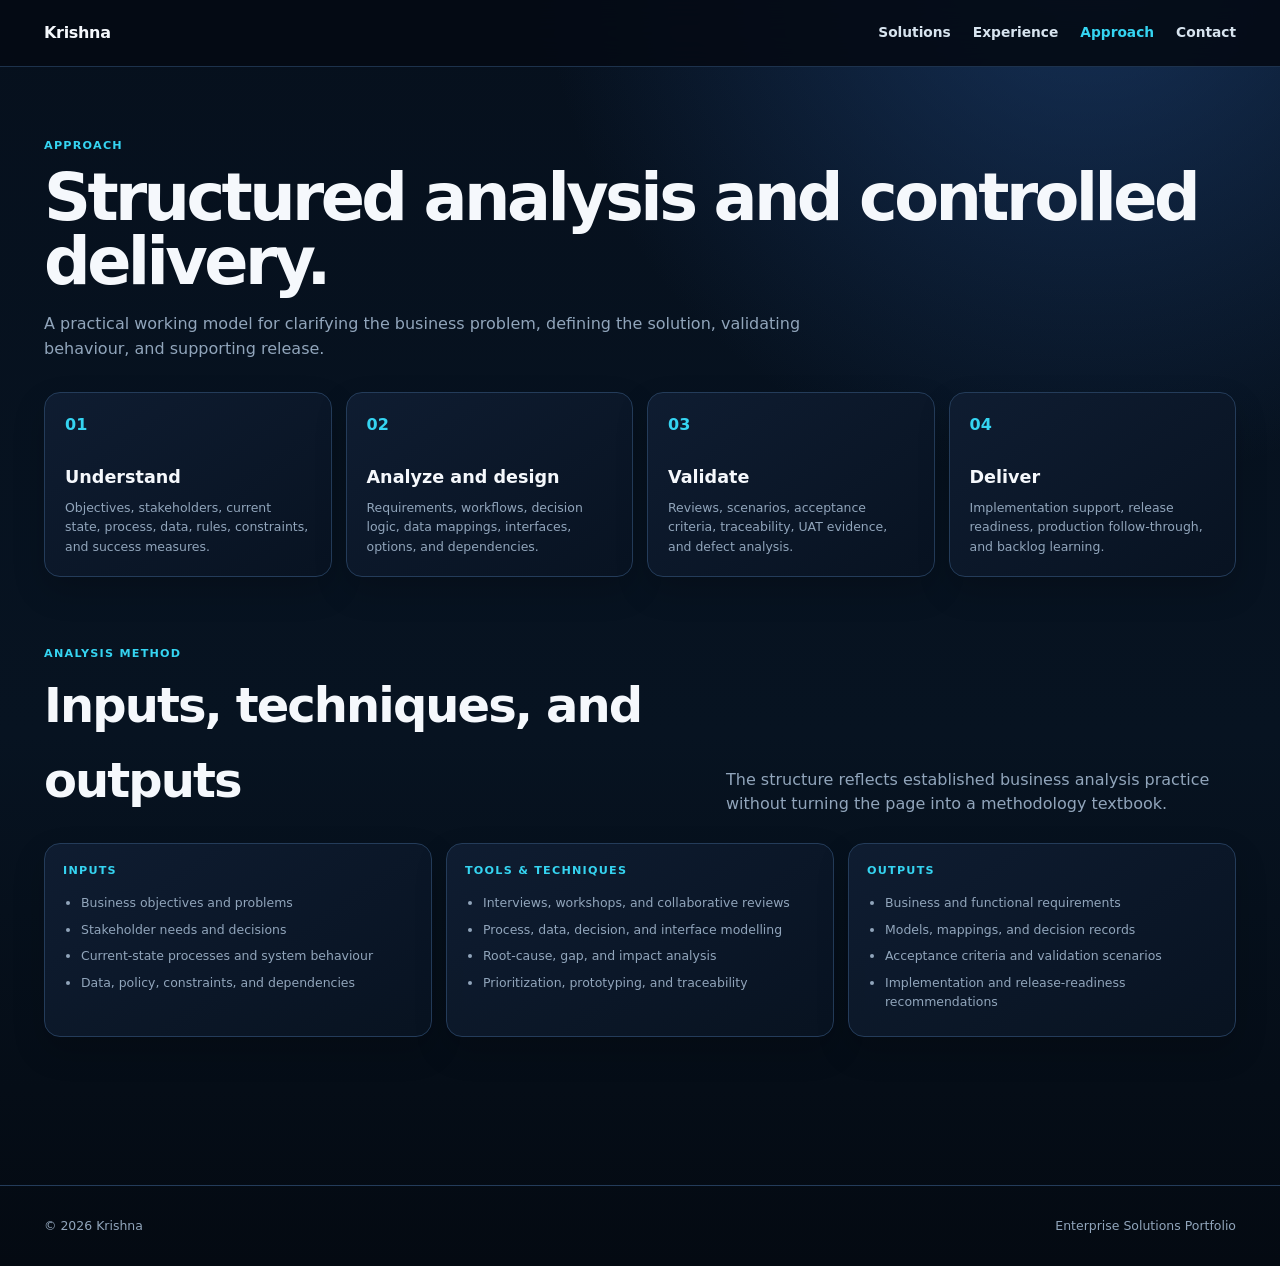
==== approach.html @ fe9c306e "Add files via upload" ====
<!doctype html>
<html lang="en">
<head>
<meta charset="utf-8">
<meta name="viewport" content="width=device-width,initial-scale=1">
<title>Approach | Krishna</title>
<meta name="description" content="Business analysis and enterprise delivery approach.">
<meta name="theme-color" content="#050b14">
<link rel="icon" href="assets/logos/rest-api.svg" type="image/svg+xml">
<link rel="stylesheet" href="assets/css/site.css">
</head>
<body>
<header class="site-header">
<div class="container nav-row">
<a class="brand" href="index.html">Krishna</a>
<nav class="nav-links" aria-label="Primary navigation"><a href="index.html#solutions">Solutions</a><a href="experience.html">Experience</a><a href="approach.html" aria-current="page">Approach</a><a href="contact.html">Contact</a></nav>
</div>
</header>
<main>
<section class="page-shell container">
<header class="page-hero">
<div class="eyebrow">Approach</div>
<h1>Structured analysis and controlled delivery.</h1>
<p>A practical working model for clarifying the business problem, defining the solution, validating behaviour, and supporting release.</p>
</header>

<section class="approach-flow">
<article class="reveal"><span>01</span><h2>Understand</h2><p>Objectives, stakeholders, current state, process, data, rules, constraints, and success measures.</p></article>
<article class="reveal"><span>02</span><h2>Analyze and design</h2><p>Requirements, workflows, decision logic, data mappings, interfaces, options, and dependencies.</p></article>
<article class="reveal"><span>03</span><h2>Validate</h2><p>Reviews, scenarios, acceptance criteria, traceability, UAT evidence, and defect analysis.</p></article>
<article class="reveal"><span>04</span><h2>Deliver</h2><p>Implementation support, release readiness, production follow-through, and backlog learning.</p></article>
</section>

<section class="section">
<div class="section-heading">
<div><div class="eyebrow">Analysis method</div><h2>Inputs, techniques, and outputs</h2></div>
<p>The structure reflects established business analysis practice without turning the page into a methodology textbook.</p>
</div>
<div class="three-column-grid">
<article class="info-panel reveal"><div class="section-label">Inputs</div><ul><li>Business objectives and problems</li><li>Stakeholder needs and decisions</li><li>Current-state processes and system behaviour</li><li>Data, policy, constraints, and dependencies</li></ul></article>
<article class="info-panel reveal"><div class="section-label">Tools & techniques</div><ul><li>Interviews, workshops, and collaborative reviews</li><li>Process, data, decision, and interface modelling</li><li>Root-cause, gap, and impact analysis</li><li>Prioritization, prototyping, and traceability</li></ul></article>
<article class="info-panel reveal"><div class="section-label">Outputs</div><ul><li>Business and functional requirements</li><li>Models, mappings, and decision records</li><li>Acceptance criteria and validation scenarios</li><li>Implementation and release-readiness recommendations</li></ul></article>
</div>
</section>
</section>
</main>
<footer class="site-footer">
<div class="container footer-row">
<span>© <span data-year></span> Krishna</span>
<span>Enterprise Solutions Portfolio</span>
</div>
</footer>
<script src="assets/js/site.js"></script>
</body>
</html>
---- assets/css/site.css ----
:root{
  --bg:#050b14;
  --bg2:#081321;
  --panel:#0b192b;
  --panel2:#10243c;
  --text:#f5f8fc;
  --soft:#d8e4ef;
  --muted:#91a5bb;
  --line:#243c5a;
  --accent:#35d4f1;
  --accent2:#8c70ff;
  --max:1240px;
  --radius:16px;
  --shadow:0 24px 64px rgba(0,0,0,.32);
}
*{box-sizing:border-box}
html{scroll-behavior:smooth;scroll-padding-top:78px}
body{
  margin:0;min-height:100vh;color:var(--text);
  font-family:Inter,system-ui,-apple-system,BlinkMacSystemFont,"Segoe UI",sans-serif;
  line-height:1.55;
  background:
    radial-gradient(circle at 85% -5%,rgba(38,83,148,.5),transparent 32%),
    linear-gradient(180deg,#06101d,#071321 58%,#040a12)
}
a{color:inherit;text-decoration:none}
a:hover{color:var(--accent)}
img,svg{display:block;max-width:100%}
button{font:inherit}
.container{width:min(var(--max),100%);margin:auto;padding:0 24px}
.page-progress{
  position:fixed;top:0;left:0;z-index:9999;width:0;height:3px;
  background:linear-gradient(90deg,var(--accent),var(--accent2));
  box-shadow:0 0 16px rgba(53,212,241,.55);pointer-events:none
}
.site-header{
  position:sticky;top:0;z-index:100;border-bottom:1px solid rgba(36,60,90,.8);
  background:rgba(5,11,20,.9);backdrop-filter:blur(16px);
  transition:background .2s ease,border-color .2s ease,box-shadow .2s ease
}
.site-header.is-scrolled{
  background:rgba(5,11,20,.97);border-color:rgba(53,212,241,.16);
  box-shadow:0 12px 32px rgba(0,0,0,.25)
}
.nav-row{min-height:66px;display:flex;align-items:center;justify-content:space-between;gap:24px}
.brand{font-weight:850;letter-spacing:-.02em}
.nav-links{display:flex;gap:22px}
.nav-links a{color:var(--soft);font-size:.86rem;font-weight:650}
.nav-links a[aria-current=page]{color:var(--accent)}
.eyebrow,.section-label{
  color:var(--accent);text-transform:uppercase;letter-spacing:.11em;
  font-size:.7rem;font-weight:850
}
.hero{
  display:grid;grid-template-columns:1.1fr .9fr;gap:40px;align-items:center;
  padding:72px 24px 54px
}
.hero h1,.page-hero h1,.project-hero h1{
  margin:12px 0 18px;font-size:clamp(3rem,5.1vw,4.9rem);
  line-height:.98;letter-spacing:-.055em
}
.hero p,.page-hero p,.project-hero p{max-width:760px;color:var(--muted)}
.positioning{display:flex;gap:10px 18px;flex-wrap:wrap;margin-top:20px}
.positioning span{position:relative;padding-left:13px;color:var(--soft);font-size:.8rem}
.positioning span:before{
  content:"";position:absolute;left:0;top:.65em;width:5px;height:5px;
  border-radius:50%;background:var(--accent)
}
.capability-grid{display:grid;grid-template-columns:repeat(3,1fr);gap:12px;margin-top:22px}
.capability-grid article,.metrics article,.technology-band,.solution-card,.info-panel,
.diagram-panel,.career-entry,.contact-grid article,.executive-summary article,
.approach-flow article,.capability-map article{
  border:1px solid var(--line);border-radius:var(--radius);
  background:linear-gradient(145deg,rgba(15,29,49,.98),rgba(8,19,33,.98));
  box-shadow:0 14px 32px rgba(0,0,0,.18)
}
.capability-grid article{padding:17px}
.capability-grid article>span{color:var(--accent);font-weight:850}
.capability-grid h3{margin:20px 0 5px;font-size:.96rem}
.capability-grid p{margin:0;color:var(--muted);font-size:.76rem}
.hero-actions{display:flex;gap:10px;flex-wrap:wrap;margin-top:24px}
.button{
  display:inline-flex;align-items:center;justify-content:center;min-height:44px;
  padding:11px 18px;border:1px solid transparent;border-radius:10px;
  background:linear-gradient(90deg,var(--accent),#3ba8ff);color:#041019;
  font-weight:800;font-size:.86rem;transition:.2s
}
.button.secondary{border-color:var(--line);background:transparent;color:var(--text)}
.button:hover{transform:translateY(-2px);box-shadow:0 14px 26px rgba(0,0,0,.26)}
.hero-visual,.project-visual{min-height:390px;display:flex;align-items:center;justify-content:center}
.isometric-stack{
  position:relative;width:280px;height:280px;
  transform:rotateX(60deg) rotateZ(-42deg);transform-style:preserve-3d;
  animation:float-stack 6s ease-in-out infinite
}
.isometric-stack.compact{width:220px;height:220px}
.isometric-stack i{
  position:absolute;border:1px solid rgba(53,212,241,.42);
  background:linear-gradient(145deg,rgba(53,212,241,.25),rgba(140,112,255,.18));
  box-shadow:0 0 40px rgba(53,212,241,.12)
}
.isometric-stack i:nth-child(1){inset:14%}
.isometric-stack i:nth-child(2){inset:28%;transform:translateZ(48px)}
.isometric-stack i:nth-child(3){inset:40%;transform:translateZ(92px)}
@keyframes float-stack{50%{transform:rotateX(60deg) rotateZ(-42deg) translateY(-10px)}}
.metrics{display:grid;grid-template-columns:repeat(4,1fr);gap:12px}
.metrics article{padding:18px}
.metrics strong{display:block;font-size:1.42rem}
.metrics span{color:var(--muted);font-size:.76rem}
.section{padding:68px 0}
.section-heading{display:flex;align-items:end;justify-content:space-between;gap:28px;margin-bottom:26px}
.section-heading h2{margin:6px 0 0;font-size:clamp(2rem,4vw,3rem);letter-spacing:-.04em}
.section-heading p{max-width:510px;margin:0;color:var(--muted)}
.technology-wall{display:grid;gap:12px}
.technology-band{
  display:grid;grid-template-columns:180px 1fr;gap:16px;align-items:center;padding:16px
}
.technology-band-title{
  color:var(--soft);font-size:.72rem;font-weight:850;text-transform:uppercase;letter-spacing:.08em
}
.technology-grid{display:grid;grid-template-columns:repeat(6,1fr);gap:10px}
.technology-tile{
  min-height:128px;display:flex;flex-direction:column;align-items:center;
  justify-content:center;gap:10px;padding:12px;border:1px solid rgba(36,60,90,.8);
  border-radius:12px;background:#081321;text-align:center;
  transition:transform .22s ease,border-color .22s ease,box-shadow .22s ease
}
.technology-tile:hover,.technology-tile:focus{
  transform:translateY(-5px);border-color:var(--accent);box-shadow:var(--shadow)
}
.technology-logo{
  width:78px;height:78px;display:flex;align-items:center;justify-content:center;
  border-radius:17px;background:rgba(255,255,255,.04)
}
.technology-logo img{width:64px;height:64px;object-fit:contain}
.technology-tile strong{color:var(--soft);font-size:.7rem}
.solution-grid{display:grid;grid-template-columns:repeat(3,1fr);gap:16px}
.solution-card{
  --project:var(--accent);position:relative;overflow:hidden;min-height:410px;
  display:flex;flex-direction:column;padding:20px;
  background:
    radial-gradient(circle at 90% 10%,color-mix(in srgb,var(--project) 13%,transparent),transparent 32%),
    linear-gradient(145deg,#0e1e33,#081321);
  transition:transform .22s ease,border-color .22s ease,box-shadow .22s ease
}
.solution-card:hover{transform:translateY(-6px);border-color:var(--project);box-shadow:var(--shadow)}
.solution-meta{display:flex;justify-content:space-between;color:var(--project);font-size:.65rem;text-transform:uppercase;letter-spacing:.08em}
.solution-card h3{margin:18px 0 8px;font-size:1.22rem}
.solution-card p{margin:0;color:var(--muted);font-size:.78rem}
.mini-flow{display:grid;grid-template-columns:repeat(4,1fr);gap:7px;margin:18px 0}
.mini-node{
  min-height:67px;display:flex;flex-direction:column;justify-content:center;gap:4px;
  padding:8px;border:1px solid color-mix(in srgb,var(--project) 40%,var(--line));
  border-radius:9px;background:rgba(8,19,33,.72);text-align:center
}
.mini-node span{color:var(--project);font-size:.52rem}
.mini-node strong{font-size:.6rem;line-height:1.2}
.outcome-preview{padding:11px;border-left:2px solid var(--project);background:rgba(8,19,33,.68)}
.outcome-preview span{display:block;color:var(--project);font-size:.56rem;font-weight:850;text-transform:uppercase}
.outcome-preview strong{display:block;margin-top:4px;color:var(--soft);font-size:.68rem;line-height:1.35}
.solution-card>a{margin-top:auto;padding-top:16px;color:var(--project);font-weight:800;font-size:.78rem}
.closing-panel{
  display:flex;align-items:center;justify-content:space-between;gap:20px;
  padding:24px;border:1px solid var(--line);border-radius:var(--radius);
  background:linear-gradient(135deg,#102845,#081321)
}
.closing-panel h2{margin:6px 0 0}
.page-shell{padding:70px 24px 80px}
.page-hero{margin-bottom:30px}
.filter-row{display:flex;gap:8px;flex-wrap:wrap;margin-bottom:20px}
.filter-button{
  padding:8px 12px;border:1px solid var(--line);border-radius:999px;
  background:#0a1728;color:var(--muted);cursor:pointer;font-size:.74rem
}
.filter-button.active{border-color:transparent;background:var(--accent);color:#041019}
.project-hero{
  --project:var(--accent);display:grid;grid-template-columns:1.15fr .85fr;gap:16px;
  padding:22px;border:1px solid var(--line);border-radius:20px;
  background:
    radial-gradient(circle at 90% 10%,color-mix(in srgb,var(--project) 14%,transparent),transparent 32%),
    linear-gradient(145deg,#0e1e33,#081321)
}
.project-facts{display:grid;grid-template-columns:repeat(4,1fr);gap:10px;margin-top:18px}
.project-facts div{padding:10px;border:1px solid var(--line);border-radius:10px;background:rgba(7,17,31,.62)}
.project-facts span,.project-facts strong{display:block}
.project-facts span{color:var(--project);font-size:.6rem;text-transform:uppercase}
.project-facts strong{margin-top:4px;font-size:.72rem}
.executive-summary,.three-column-grid{
  display:grid;grid-template-columns:repeat(3,1fr);gap:14px;margin-top:14px
}
.executive-summary article,.info-panel{padding:18px}
.executive-summary article>span{color:var(--accent);font-size:.66rem;font-weight:850;text-transform:uppercase;letter-spacing:.08em}
.executive-summary p,.info-panel p,.info-panel li{color:var(--muted);font-size:.78rem}
.info-panel ul{margin:14px 0 0;padding-left:18px}
.info-panel li{margin-bottom:7px}
.diagram-panel{margin-top:14px;padding:18px}
.architecture-line{display:grid;grid-template-columns:repeat(6,1fr);gap:9px;margin-top:16px}
.architecture-node{
  min-height:116px;display:flex;flex-direction:column;justify-content:center;gap:9px;
  padding:12px;border:1px solid var(--line);border-radius:11px;background:#081321;text-align:center
}
.architecture-node span{color:var(--accent);font-size:.58rem}
.architecture-node strong{font-size:.7rem}
.tags{display:flex;gap:7px;flex-wrap:wrap;margin-top:14px}
.tags span{padding:5px 8px;border:1px solid var(--line);border-radius:999px;font-size:.64rem}
.career-timeline{display:grid;gap:14px}
.career-entry{
  display:grid;grid-template-columns:64px 150px 1fr;gap:20px;align-items:start;padding:20px
}
.career-number{
  width:42px;height:42px;display:flex;align-items:center;justify-content:center;
  border:1px solid var(--accent);border-radius:50%;color:var(--accent);font-weight:850
}
.career-date{color:var(--accent);font-weight:800}
.career-content h2{margin:0 0 4px;font-size:1.15rem}
.career-content h3{margin:0 0 10px;color:var(--muted);font-size:.84rem}
.career-content p{color:var(--muted);font-size:.8rem}
.capability-map{display:grid;grid-template-columns:repeat(2,1fr);gap:14px}
.capability-map article{padding:18px}
.capability-map strong,.capability-map span{display:block}
.capability-map span{margin-top:6px;color:var(--muted);font-size:.78rem}
.approach-flow{display:grid;grid-template-columns:repeat(4,1fr);gap:14px}
.approach-flow article{padding:20px}
.approach-flow article>span{color:var(--accent);font-weight:850}
.approach-flow h2{margin:26px 0 7px;font-size:1.1rem}
.approach-flow p{margin:0;color:var(--muted);font-size:.78rem}
.contact-grid{display:grid;grid-template-columns:repeat(2,1fr);gap:16px}
.contact-grid article{min-height:150px;display:flex;flex-direction:column;justify-content:space-between;padding:22px}
.contact-grid span{color:var(--accent);text-transform:uppercase;letter-spacing:.09em;font-size:.66rem;font-weight:850}
.contact-grid a{margin-top:24px;font-weight:750;word-break:break-word}
.privacy-note{margin-top:14px;color:var(--muted);font-size:.72rem}
.reveal{opacity:0;transform:translateY(18px);transition:opacity .5s ease var(--delay,0ms),transform .5s cubic-bezier(.22,1,.36,1) var(--delay,0ms)}
.reveal.visible{opacity:1;transform:none}
.site-footer{padding:30px 0;border-top:1px solid var(--line);color:var(--muted);font-size:.78rem}
.footer-row{display:flex;justify-content:space-between;gap:18px}
:focus-visible{outline:2px solid var(--accent);outline-offset:3px}
@media(max-width:1050px){
  .technology-grid{grid-template-columns:repeat(3,1fr)}
  .solution-grid{grid-template-columns:repeat(2,1fr)}
  .architecture-line{grid-template-columns:repeat(3,1fr)}
}
@media(max-width:800px){
  .hero,.project-hero{grid-template-columns:1fr}
  .hero-visual,.project-visual{min-height:300px}
  .capability-grid,.metrics,.executive-summary,.three-column-grid{grid-template-columns:repeat(2,1fr)}
  .technology-band{grid-template-columns:1fr}
  .approach-flow{grid-template-columns:repeat(2,1fr)}
  .career-entry{grid-template-columns:52px 1fr}
  .career-date,.career-content{grid-column:2}
}
@media(max-width:560px){
  .nav-row{align-items:flex-start;flex-direction:column;padding:12px 0}
  .nav-links{width:100%;justify-content:space-between;gap:12px}
  .solution-grid,.capability-grid,.metrics,.executive-summary,.three-column-grid,.project-facts,.approach-flow,.capability-map{grid-template-columns:1fr}
  .technology-grid{grid-template-columns:repeat(2,1fr)}
  .technology-tile{min-height:116px}
  .technology-logo{width:68px;height:68px}
  .technology-logo img{width:56px;height:56px}
  .mini-flow{grid-template-columns:repeat(2,1fr)}
  .architecture-line{grid-template-columns:repeat(2,1fr)}
  .contact-grid{grid-template-columns:1fr}
  .closing-panel,.footer-row{align-items:flex-start;flex-direction:column}
  .hero h1,.page-hero h1,.project-hero h1{font-size:clamp(2.5rem,12vw,3.7rem)}
}
@media(prefers-reduced-motion:reduce){
  html{scroll-behavior:auto}
  *{animation:none!important;transition:none!important}
  .reveal{opacity:1;transform:none}
}
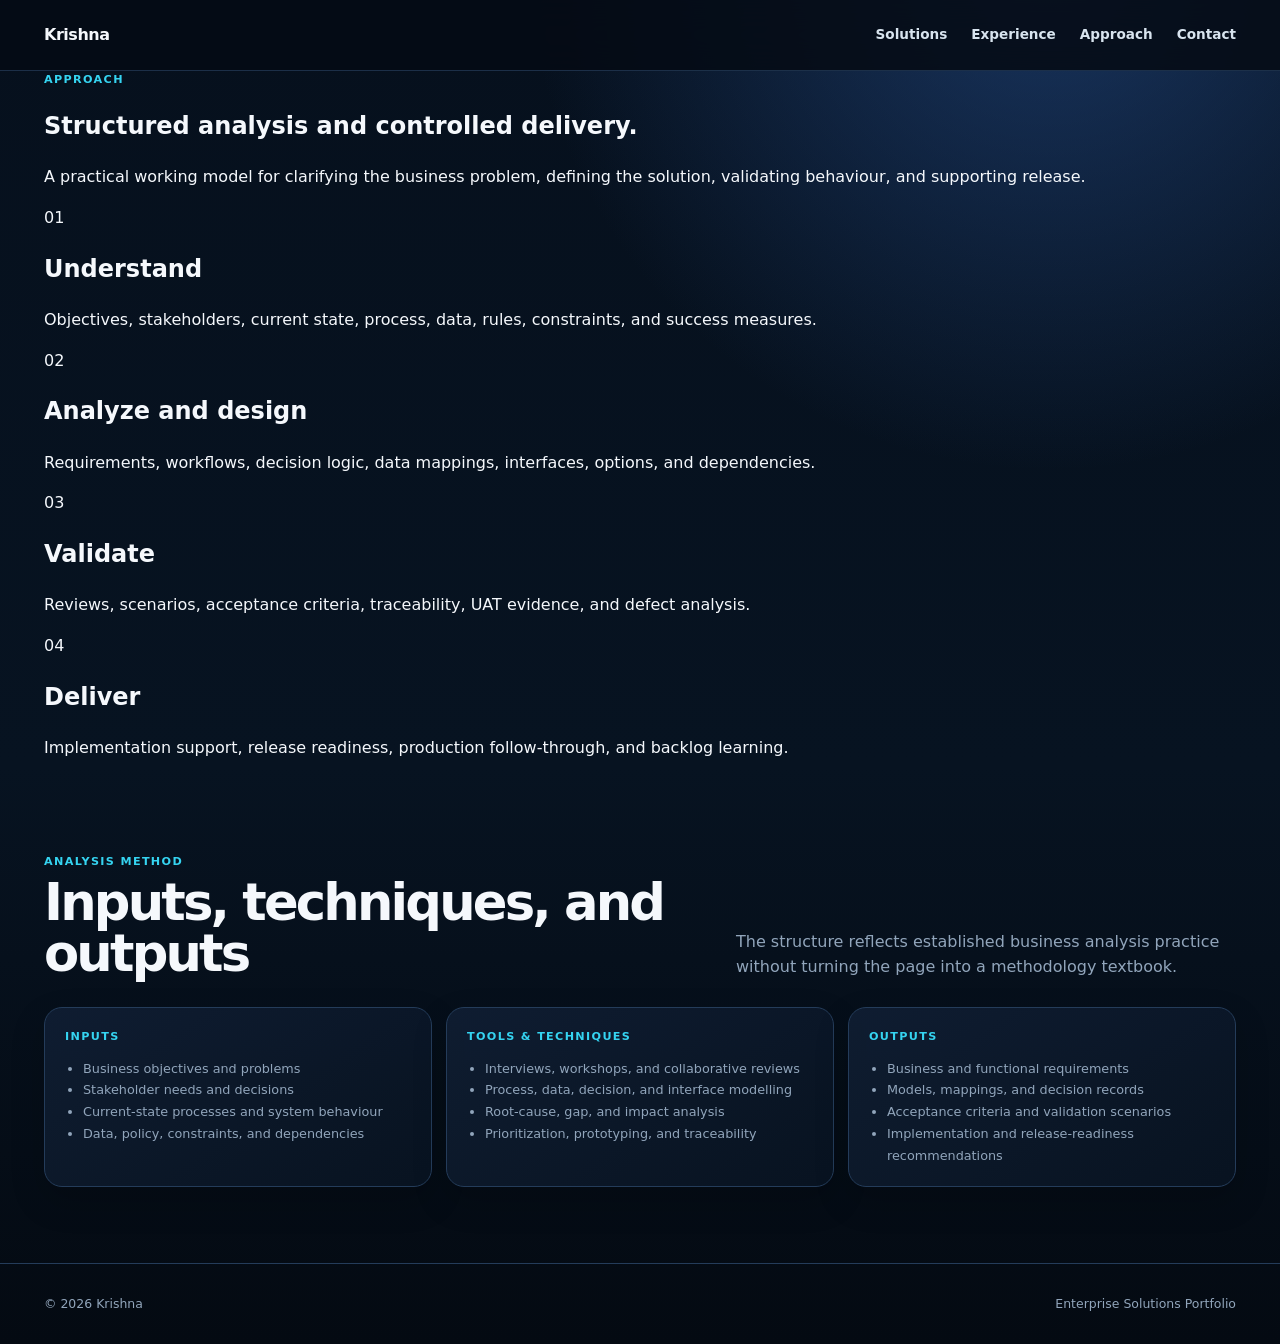
==== commit 9b112a27: "Add cache-busting version query to site.css/site.js across all pages Every page referenced assets/cs" ====
--- a/approach.html
+++ b/approach.html
@@ -7,7 +7,7 @@
 <meta name="description" content="Business analysis and enterprise delivery approach.">
 <meta name="theme-color" content="#050b14">
 <link rel="icon" href="assets/logos/rest-api.svg" type="image/svg+xml">
-<link rel="stylesheet" href="assets/css/site.css">
+<link rel="stylesheet" href="assets/css/site.css?v=1785652311">
 </head>
 <body>
 <header class="site-header">
@@ -50,6 +50,6 @@
 <span>Enterprise Solutions Portfolio</span>
 </div>
 </footer>
-<script src="assets/js/site.js"></script>
+<script src="assets/js/site.js?v=1785652311"></script>
 </body>
 </html>
--- a/assets/css/site.css
+++ b/assets/css/site.css
@@ -1,269 +1,1150 @@
+
 :root{
-  --bg:#050b14;
-  --bg2:#081321;
-  --panel:#0b192b;
-  --panel2:#10243c;
-  --text:#f5f8fc;
-  --soft:#d8e4ef;
-  --muted:#91a5bb;
-  --line:#243c5a;
-  --accent:#35d4f1;
-  --accent2:#8c70ff;
-  --max:1240px;
-  --radius:16px;
-  --shadow:0 24px 64px rgba(0,0,0,.32);
+  --bg:#050b14;--bg-2:#081321;--panel:#0b192b;--panel-2:#10243c;
+  --text:#f5f8fc;--soft:#d8e4ef;--muted:#91a5bb;--line:#243c5a;
+  --accent:#35d4f1;--accent-2:#8c70ff;--success:#43d9ac;
+  --max:1240px;--radius:18px;--radius-sm:12px;
+  --shadow:0 28px 70px rgba(0,0,0,.36);
+  --space-1:8px;--space-2:12px;--space-3:18px;--space-4:24px;--space-5:36px;--space-6:56px;--space-7:84px;
 }
 *{box-sizing:border-box}
-html{scroll-behavior:smooth;scroll-padding-top:78px}
-body{
-  margin:0;min-height:100vh;color:var(--text);
-  font-family:Inter,system-ui,-apple-system,BlinkMacSystemFont,"Segoe UI",sans-serif;
-  line-height:1.55;
-  background:
-    radial-gradient(circle at 85% -5%,rgba(38,83,148,.5),transparent 32%),
-    linear-gradient(180deg,#06101d,#071321 58%,#040a12)
-}
-a{color:inherit;text-decoration:none}
-a:hover{color:var(--accent)}
-img,svg{display:block;max-width:100%}
-button{font:inherit}
-.container{width:min(var(--max),100%);margin:auto;padding:0 24px}
-.page-progress{
-  position:fixed;top:0;left:0;z-index:9999;width:0;height:3px;
-  background:linear-gradient(90deg,var(--accent),var(--accent2));
-  box-shadow:0 0 16px rgba(53,212,241,.55);pointer-events:none
-}
-.site-header{
-  position:sticky;top:0;z-index:100;border-bottom:1px solid rgba(36,60,90,.8);
-  background:rgba(5,11,20,.9);backdrop-filter:blur(16px);
-  transition:background .2s ease,border-color .2s ease,box-shadow .2s ease
-}
-.site-header.is-scrolled{
-  background:rgba(5,11,20,.97);border-color:rgba(53,212,241,.16);
-  box-shadow:0 12px 32px rgba(0,0,0,.25)
-}
-.nav-row{min-height:66px;display:flex;align-items:center;justify-content:space-between;gap:24px}
-.brand{font-weight:850;letter-spacing:-.02em}
-.nav-links{display:flex;gap:22px}
-.nav-links a{color:var(--soft);font-size:.86rem;font-weight:650}
-.nav-links a[aria-current=page]{color:var(--accent)}
-.eyebrow,.section-label{
-  color:var(--accent);text-transform:uppercase;letter-spacing:.11em;
-  font-size:.7rem;font-weight:850
-}
-.hero{
-  display:grid;grid-template-columns:1.1fr .9fr;gap:40px;align-items:center;
-  padding:72px 24px 54px
-}
-.hero h1,.page-hero h1,.project-hero h1{
-  margin:12px 0 18px;font-size:clamp(3rem,5.1vw,4.9rem);
-  line-height:.98;letter-spacing:-.055em
-}
-.hero p,.page-hero p,.project-hero p{max-width:760px;color:var(--muted)}
-.positioning{display:flex;gap:10px 18px;flex-wrap:wrap;margin-top:20px}
-.positioning span{position:relative;padding-left:13px;color:var(--soft);font-size:.8rem}
-.positioning span:before{
-  content:"";position:absolute;left:0;top:.65em;width:5px;height:5px;
-  border-radius:50%;background:var(--accent)
-}
-.capability-grid{display:grid;grid-template-columns:repeat(3,1fr);gap:12px;margin-top:22px}
-.capability-grid article,.metrics article,.technology-band,.solution-card,.info-panel,
-.diagram-panel,.career-entry,.contact-grid article,.executive-summary article,
-.approach-flow article,.capability-map article{
-  border:1px solid var(--line);border-radius:var(--radius);
-  background:linear-gradient(145deg,rgba(15,29,49,.98),rgba(8,19,33,.98));
-  box-shadow:0 14px 32px rgba(0,0,0,.18)
-}
-.capability-grid article{padding:17px}
-.capability-grid article>span{color:var(--accent);font-weight:850}
-.capability-grid h3{margin:20px 0 5px;font-size:.96rem}
-.capability-grid p{margin:0;color:var(--muted);font-size:.76rem}
-.hero-actions{display:flex;gap:10px;flex-wrap:wrap;margin-top:24px}
-.button{
-  display:inline-flex;align-items:center;justify-content:center;min-height:44px;
-  padding:11px 18px;border:1px solid transparent;border-radius:10px;
-  background:linear-gradient(90deg,var(--accent),#3ba8ff);color:#041019;
-  font-weight:800;font-size:.86rem;transition:.2s
-}
-.button.secondary{border-color:var(--line);background:transparent;color:var(--text)}
-.button:hover{transform:translateY(-2px);box-shadow:0 14px 26px rgba(0,0,0,.26)}
-.hero-visual,.project-visual{min-height:390px;display:flex;align-items:center;justify-content:center}
-.isometric-stack{
-  position:relative;width:280px;height:280px;
-  transform:rotateX(60deg) rotateZ(-42deg);transform-style:preserve-3d;
-  animation:float-stack 6s ease-in-out infinite
-}
-.isometric-stack.compact{width:220px;height:220px}
-.isometric-stack i{
-  position:absolute;border:1px solid rgba(53,212,241,.42);
-  background:linear-gradient(145deg,rgba(53,212,241,.25),rgba(140,112,255,.18));
-  box-shadow:0 0 40px rgba(53,212,241,.12)
-}
-.isometric-stack i:nth-child(1){inset:14%}
-.isometric-stack i:nth-child(2){inset:28%;transform:translateZ(48px)}
-.isometric-stack i:nth-child(3){inset:40%;transform:translateZ(92px)}
-@keyframes float-stack{50%{transform:rotateX(60deg) rotateZ(-42deg) translateY(-10px)}}
-.metrics{display:grid;grid-template-columns:repeat(4,1fr);gap:12px}
-.metrics article{padding:18px}
-.metrics strong{display:block;font-size:1.42rem}
-.metrics span{color:var(--muted);font-size:.76rem}
-.section{padding:68px 0}
-.section-heading{display:flex;align-items:end;justify-content:space-between;gap:28px;margin-bottom:26px}
-.section-heading h2{margin:6px 0 0;font-size:clamp(2rem,4vw,3rem);letter-spacing:-.04em}
-.section-heading p{max-width:510px;margin:0;color:var(--muted)}
-.technology-wall{display:grid;gap:12px}
-.technology-band{
-  display:grid;grid-template-columns:180px 1fr;gap:16px;align-items:center;padding:16px
-}
-.technology-band-title{
-  color:var(--soft);font-size:.72rem;font-weight:850;text-transform:uppercase;letter-spacing:.08em
-}
-.technology-grid{display:grid;grid-template-columns:repeat(6,1fr);gap:10px}
-.technology-tile{
-  min-height:128px;display:flex;flex-direction:column;align-items:center;
-  justify-content:center;gap:10px;padding:12px;border:1px solid rgba(36,60,90,.8);
-  border-radius:12px;background:#081321;text-align:center;
-  transition:transform .22s ease,border-color .22s ease,box-shadow .22s ease
-}
-.technology-tile:hover,.technology-tile:focus{
-  transform:translateY(-5px);border-color:var(--accent);box-shadow:var(--shadow)
-}
-.technology-logo{
-  width:78px;height:78px;display:flex;align-items:center;justify-content:center;
-  border-radius:17px;background:rgba(255,255,255,.04)
-}
-.technology-logo img{width:64px;height:64px;object-fit:contain}
-.technology-tile strong{color:var(--soft);font-size:.7rem}
-.solution-grid{display:grid;grid-template-columns:repeat(3,1fr);gap:16px}
-.solution-card{
-  --project:var(--accent);position:relative;overflow:hidden;min-height:410px;
-  display:flex;flex-direction:column;padding:20px;
-  background:
-    radial-gradient(circle at 90% 10%,color-mix(in srgb,var(--project) 13%,transparent),transparent 32%),
-    linear-gradient(145deg,#0e1e33,#081321);
-  transition:transform .22s ease,border-color .22s ease,box-shadow .22s ease
-}
-.solution-card:hover{transform:translateY(-6px);border-color:var(--project);box-shadow:var(--shadow)}
-.solution-meta{display:flex;justify-content:space-between;color:var(--project);font-size:.65rem;text-transform:uppercase;letter-spacing:.08em}
-.solution-card h3{margin:18px 0 8px;font-size:1.22rem}
-.solution-card p{margin:0;color:var(--muted);font-size:.78rem}
-.mini-flow{display:grid;grid-template-columns:repeat(4,1fr);gap:7px;margin:18px 0}
-.mini-node{
-  min-height:67px;display:flex;flex-direction:column;justify-content:center;gap:4px;
-  padding:8px;border:1px solid color-mix(in srgb,var(--project) 40%,var(--line));
-  border-radius:9px;background:rgba(8,19,33,.72);text-align:center
-}
-.mini-node span{color:var(--project);font-size:.52rem}
-.mini-node strong{font-size:.6rem;line-height:1.2}
-.outcome-preview{padding:11px;border-left:2px solid var(--project);background:rgba(8,19,33,.68)}
-.outcome-preview span{display:block;color:var(--project);font-size:.56rem;font-weight:850;text-transform:uppercase}
-.outcome-preview strong{display:block;margin-top:4px;color:var(--soft);font-size:.68rem;line-height:1.35}
-.solution-card>a{margin-top:auto;padding-top:16px;color:var(--project);font-weight:800;font-size:.78rem}
-.closing-panel{
-  display:flex;align-items:center;justify-content:space-between;gap:20px;
-  padding:24px;border:1px solid var(--line);border-radius:var(--radius);
-  background:linear-gradient(135deg,#102845,#081321)
-}
-.closing-panel h2{margin:6px 0 0}
-.page-shell{padding:70px 24px 80px}
-.page-hero{margin-bottom:30px}
-.filter-row{display:flex;gap:8px;flex-wrap:wrap;margin-bottom:20px}
-.filter-button{
-  padding:8px 12px;border:1px solid var(--line);border-radius:999px;
-  background:#0a1728;color:var(--muted);cursor:pointer;font-size:.74rem
-}
-.filter-button.active{border-color:transparent;background:var(--accent);color:#041019}
-.project-hero{
-  --project:var(--accent);display:grid;grid-template-columns:1.15fr .85fr;gap:16px;
-  padding:22px;border:1px solid var(--line);border-radius:20px;
-  background:
-    radial-gradient(circle at 90% 10%,color-mix(in srgb,var(--project) 14%,transparent),transparent 32%),
-    linear-gradient(145deg,#0e1e33,#081321)
-}
-.project-facts{display:grid;grid-template-columns:repeat(4,1fr);gap:10px;margin-top:18px}
-.project-facts div{padding:10px;border:1px solid var(--line);border-radius:10px;background:rgba(7,17,31,.62)}
-.project-facts span,.project-facts strong{display:block}
-.project-facts span{color:var(--project);font-size:.6rem;text-transform:uppercase}
-.project-facts strong{margin-top:4px;font-size:.72rem}
-.executive-summary,.three-column-grid{
-  display:grid;grid-template-columns:repeat(3,1fr);gap:14px;margin-top:14px
-}
-.executive-summary article,.info-panel{padding:18px}
-.executive-summary article>span{color:var(--accent);font-size:.66rem;font-weight:850;text-transform:uppercase;letter-spacing:.08em}
-.executive-summary p,.info-panel p,.info-panel li{color:var(--muted);font-size:.78rem}
-.info-panel ul{margin:14px 0 0;padding-left:18px}
-.info-panel li{margin-bottom:7px}
-.diagram-panel{margin-top:14px;padding:18px}
-.architecture-line{display:grid;grid-template-columns:repeat(6,1fr);gap:9px;margin-top:16px}
-.architecture-node{
-  min-height:116px;display:flex;flex-direction:column;justify-content:center;gap:9px;
-  padding:12px;border:1px solid var(--line);border-radius:11px;background:#081321;text-align:center
-}
-.architecture-node span{color:var(--accent);font-size:.58rem}
-.architecture-node strong{font-size:.7rem}
-.tags{display:flex;gap:7px;flex-wrap:wrap;margin-top:14px}
-.tags span{padding:5px 8px;border:1px solid var(--line);border-radius:999px;font-size:.64rem}
-.career-timeline{display:grid;gap:14px}
-.career-entry{
-  display:grid;grid-template-columns:64px 150px 1fr;gap:20px;align-items:start;padding:20px
-}
-.career-number{
-  width:42px;height:42px;display:flex;align-items:center;justify-content:center;
-  border:1px solid var(--accent);border-radius:50%;color:var(--accent);font-weight:850
-}
-.career-date{color:var(--accent);font-weight:800}
-.career-content h2{margin:0 0 4px;font-size:1.15rem}
-.career-content h3{margin:0 0 10px;color:var(--muted);font-size:.84rem}
-.career-content p{color:var(--muted);font-size:.8rem}
-.capability-map{display:grid;grid-template-columns:repeat(2,1fr);gap:14px}
-.capability-map article{padding:18px}
-.capability-map strong,.capability-map span{display:block}
-.capability-map span{margin-top:6px;color:var(--muted);font-size:.78rem}
-.approach-flow{display:grid;grid-template-columns:repeat(4,1fr);gap:14px}
-.approach-flow article{padding:20px}
-.approach-flow article>span{color:var(--accent);font-weight:850}
-.approach-flow h2{margin:26px 0 7px;font-size:1.1rem}
-.approach-flow p{margin:0;color:var(--muted);font-size:.78rem}
-.contact-grid{display:grid;grid-template-columns:repeat(2,1fr);gap:16px}
-.contact-grid article{min-height:150px;display:flex;flex-direction:column;justify-content:space-between;padding:22px}
-.contact-grid span{color:var(--accent);text-transform:uppercase;letter-spacing:.09em;font-size:.66rem;font-weight:850}
-.contact-grid a{margin-top:24px;font-weight:750;word-break:break-word}
-.privacy-note{margin-top:14px;color:var(--muted);font-size:.72rem}
-.reveal{opacity:0;transform:translateY(18px);transition:opacity .5s ease var(--delay,0ms),transform .5s cubic-bezier(.22,1,.36,1) var(--delay,0ms)}
-.reveal.visible{opacity:1;transform:none}
-.site-footer{padding:30px 0;border-top:1px solid var(--line);color:var(--muted);font-size:.78rem}
-.footer-row{display:flex;justify-content:space-between;gap:18px}
+html{scroll-behavior:smooth;scroll-padding-top:82px}
+body{margin:0;min-height:100vh;color:var(--text);font-family:Inter,ui-sans-serif,system-ui,-apple-system,BlinkMacSystemFont,"Segoe UI",sans-serif;line-height:1.55;background:radial-gradient(circle at 82% -4%,rgba(40,83,150,.56),transparent 30%),linear-gradient(180deg,#06101d 0%,#071321 57%,#040a12 100%);overflow-x:hidden}
+body.high-contrast{--line:#416388;--muted:#b3c5d8;--panel:#0e2138}
+a{color:inherit;text-decoration:none}a:hover{color:var(--accent)}button{font:inherit}img,svg{display:block;max-width:100%}
+.container{width:min(var(--max),100%);margin:auto;padding-left:24px;padding-right:24px}
+.page-progress{position:fixed;top:0;left:0;z-index:9999;height:3px;width:0;background:linear-gradient(90deg,var(--accent),var(--accent-2));box-shadow:0 0 18px rgba(53,212,241,.58);pointer-events:none}
+.ambient{position:fixed;z-index:-2;width:46vw;height:46vw;min-width:420px;min-height:420px;border-radius:50%;filter:blur(110px);opacity:.15;pointer-events:none;will-change:transform}
+.ambient-a{top:-12vh;right:-16vw;background:radial-gradient(circle,rgba(53,212,241,.8),transparent 68%);animation:driftA 18s ease-in-out infinite alternate}
+.ambient-b{bottom:-22vh;left:-15vw;background:radial-gradient(circle,rgba(140,112,255,.75),transparent 68%);animation:driftB 22s ease-in-out infinite alternate}
+@keyframes driftA{to{transform:translate3d(-7vw,10vh,0) scale(1.1)}}
+@keyframes driftB{to{transform:translate3d(8vw,-6vh,0) scale(.94)}}
+.site-header{position:sticky;top:0;z-index:100;border-bottom:1px solid rgba(36,60,90,.75);background:rgba(5,11,20,.86);backdrop-filter:blur(18px);transition:.2s ease}
+.site-header.is-scrolled{background:rgba(5,11,20,.97);border-color:rgba(53,212,241,.18);box-shadow:0 12px 34px rgba(0,0,0,.26)}
+.nav-row{min-height:70px;display:flex;align-items:center;justify-content:space-between;gap:24px}
+.brand{font-weight:900;letter-spacing:-.03em;font-size:1rem}
+.nav-links{display:flex;gap:24px}.nav-links a{position:relative;color:var(--soft);font-size:.85rem;font-weight:700}.nav-links a:after{content:"";position:absolute;left:0;right:0;bottom:-10px;height:2px;background:linear-gradient(90deg,var(--accent),var(--accent-2));transform:scaleX(0);transition:transform .22s ease}.nav-links a:hover:after,.nav-links a.active:after{transform:scaleX(1)}
+.theme-chip{padding:8px 12px;border:1px solid var(--line);border-radius:999px;background:rgba(8,19,33,.75);color:var(--muted);cursor:pointer;font-size:.72rem;font-weight:800}
+.eyebrow,.section-label{color:var(--accent);text-transform:uppercase;letter-spacing:.12em;font-size:.7rem;font-weight:900}
+.hero{position:relative;isolation:isolate;display:grid;grid-template-columns:1.12fr .88fr;gap:48px;align-items:center;padding-top:82px;padding-bottom:64px}
+.hero h1,.section-heading h2,.mobile-panel h2{letter-spacing:-.055em}.hero h1{max-width:780px;margin:14px 0 20px;font-size:clamp(3.3rem,5.6vw,5.5rem);line-height:.95}
+.hero-lead{max-width:720px;color:var(--muted);font-size:1.03rem}
+.role-row{display:flex;gap:10px 18px;flex-wrap:wrap;margin-top:22px}.role-row span{position:relative;padding-left:13px;color:var(--soft);font-size:.8rem}.role-row span:before{content:"";position:absolute;left:0;top:.67em;width:5px;height:5px;border-radius:50%;background:var(--accent)}
+.hero-actions{display:flex;gap:10px;flex-wrap:wrap;margin-top:28px}.button{position:relative;overflow:hidden;display:inline-flex;align-items:center;justify-content:center;min-height:46px;padding:12px 20px;border:1px solid transparent;border-radius:11px;background:linear-gradient(90deg,var(--accent),#4ba8ff);color:#041019;font-size:.86rem;font-weight:850;transition:transform .2s ease,box-shadow .2s ease}.button.secondary{border-color:var(--line);background:rgba(8,19,33,.55);color:var(--text)}.button:after{content:"";position:absolute;inset:0;background:linear-gradient(110deg,transparent 18%,rgba(255,255,255,.38) 45%,transparent 72%);transform:translateX(-125%);transition:transform .55s ease}.button:hover{transform:translateY(-2px);box-shadow:0 16px 30px rgba(0,0,0,.28)}.button:hover:after{transform:translateX(125%)}
+.scroll-cue{display:flex;align-items:center;gap:10px;margin-top:20px;color:var(--muted);font-size:.72rem}.scroll-cue span{width:18px;height:30px;border:1px solid var(--line);border-radius:999px;background:radial-gradient(circle at 50% 28%,var(--accent) 0 2px,transparent 3px);animation:scrollDot 1.7s ease-in-out infinite}@keyframes scrollDot{50%{background-position:50% 70%}}
+.hero-stage{position:relative;min-height:460px;display:flex;align-items:center;justify-content:center;perspective:900px}.stage-grid{position:absolute;inset:18%;border:1px solid rgba(53,212,241,.18);transform:rotateX(66deg) rotateZ(-40deg);background-image:linear-gradient(rgba(53,212,241,.08) 1px,transparent 1px),linear-gradient(90deg,rgba(53,212,241,.08) 1px,transparent 1px);background-size:28px 28px;mask-image:radial-gradient(circle,#000 25%,transparent 72%)}
+.isometric-stack{position:relative;z-index:2;width:300px;height:300px;transform:rotateX(58deg) rotateZ(-40deg);transform-style:preserve-3d;animation:floatStack 6.5s ease-in-out infinite}.isometric-stack i{position:absolute;border:1px solid rgba(53,212,241,.46);background:linear-gradient(145deg,rgba(53,212,241,.24),rgba(140,112,255,.17));box-shadow:0 0 42px rgba(53,212,241,.12)}.isometric-stack i:nth-child(1){inset:9%}.isometric-stack i:nth-child(2){inset:23%;transform:translateZ(42px)}.isometric-stack i:nth-child(3){inset:36%;transform:translateZ(84px)}.isometric-stack i:nth-child(4){inset:45%;transform:translateZ(126px)}@keyframes floatStack{50%{transform:rotateX(58deg) rotateZ(-40deg) translateY(-12px)}}
+.orb{position:absolute;border-radius:50%;filter:blur(2px)}.orb-one{width:80px;height:80px;right:12%;top:14%;background:radial-gradient(circle at 35% 35%,#fff,var(--accent) 18%,transparent 70%);opacity:.22;animation:orbitA 10s ease-in-out infinite alternate}.orb-two{width:54px;height:54px;left:17%;bottom:18%;background:radial-gradient(circle at 35% 35%,#fff,var(--accent-2) 20%,transparent 70%);opacity:.2;animation:orbitB 13s ease-in-out infinite alternate}@keyframes orbitA{to{transform:translate(-42px,56px) scale(1.2)}}@keyframes orbitB{to{transform:translate(56px,-34px) scale(.85)}}
+.metric-strip{display:grid;grid-template-columns:repeat(4,1fr);gap:14px;padding-bottom:76px}.metric-card,.capability-card,.solution-demo,.technology-demo,.info-demo,.effect-card,.mobile-panel{border:1px solid var(--line);border-radius:var(--radius);background:linear-gradient(145deg,rgba(15,29,49,.98),rgba(8,19,33,.98));box-shadow:0 14px 34px rgba(0,0,0,.18)}
+.metric-card{padding:20px}.metric-card strong{display:block;font-size:1.55rem}.metric-card span{color:var(--muted);font-size:.76rem}.word-metric{font-size:1.28rem!important}
+.section{padding:76px 0}.section-heading{display:flex;align-items:end;justify-content:space-between;gap:30px;margin-bottom:28px}.section-heading h2{margin:7px 0 0;font-size:clamp(2.1rem,4vw,3.2rem);line-height:1}.section-heading p{max-width:500px;margin:0;color:var(--muted)}
+.capability-grid{display:grid;grid-template-columns:repeat(3,1fr);gap:14px}.capability-card{padding:22px}.capability-card .index{color:var(--accent);font-size:.68rem;font-weight:900}.capability-card h3{margin:24px 0 8px;font-size:1.12rem}.capability-card p{margin:0;color:var(--muted);font-size:.78rem}.icon-shape{width:54px;height:54px;margin-top:22px;border:1px solid var(--accent);border-radius:14px;background:linear-gradient(145deg,rgba(53,212,241,.16),rgba(53,212,241,.02));transform:rotate(8deg)}.icon-shape.diamond{border-color:var(--accent-2);transform:rotate(45deg) scale(.78)}.icon-shape.rings{border-radius:50%;box-shadow:inset 0 0 0 8px rgba(67,217,172,.1),inset 0 0 0 16px rgba(67,217,172,.06);border-color:var(--success);transform:none}
+.demo-grid{display:grid;grid-template-columns:1.4fr .7fr .9fr;gap:14px;margin-top:14px}.solution-demo,.technology-demo,.info-demo{padding:22px}.card-meta{display:flex;justify-content:space-between;color:var(--project);font-size:.65rem;text-transform:uppercase;letter-spacing:.09em}.solution-demo h3{margin:20px 0 8px;font-size:1.28rem}.solution-demo p,.info-demo li{color:var(--muted);font-size:.76rem}.flow-preview{display:grid;grid-template-columns:repeat(4,1fr);gap:8px;margin:20px 0}.flow-preview div{min-height:72px;display:flex;flex-direction:column;justify-content:center;gap:5px;padding:8px;border:1px solid color-mix(in srgb,var(--project) 42%,var(--line));border-radius:10px;text-align:center;background:rgba(8,19,33,.7);transition:.24s ease}.flow-preview small{color:var(--project);font-size:.52rem}.flow-preview strong{font-size:.62rem}.solution-demo:hover .flow-preview div:nth-child(1){transform:translateY(-2px)}.solution-demo:hover .flow-preview div:nth-child(2){transform:translateY(-4px)}.solution-demo:hover .flow-preview div:nth-child(3){transform:translateY(-6px)}.solution-demo:hover .flow-preview div:nth-child(4){transform:translateY(-8px)}.outcome{padding:12px;border-left:2px solid var(--project);background:rgba(8,19,33,.7)}.outcome span{display:block;color:var(--project);font-size:.56rem;font-weight:900;text-transform:uppercase}.outcome strong{display:block;margin-top:4px;font-size:.7rem}.solution-demo>a{display:inline-block;margin-top:18px;color:var(--project);font-size:.78rem;font-weight:850}
+.technology-demo{display:flex;flex-direction:column;align-items:center;justify-content:center;text-align:center}.technology-mark{width:92px;height:72px;display:flex;align-items:center;justify-content:center;border:1px solid var(--accent);border-radius:16px;color:var(--accent);font-size:1.45rem;font-weight:900;background:rgba(53,212,241,.06)}.technology-demo strong{margin-top:18px}.technology-demo span{margin-top:6px;color:var(--muted);font-size:.7rem}.info-demo ul{margin:18px 0 0;padding-left:18px}
+.effects-grid{display:grid;grid-template-columns:repeat(4,1fr);gap:14px}.effect-card{padding:22px}.effect-card>span{color:var(--accent);font-size:.66rem;font-weight:900;text-transform:uppercase;letter-spacing:.09em}.effect-card h3{margin:24px 0 8px;font-size:1.02rem}.effect-card p{margin:0;color:var(--muted);font-size:.76rem}
+.mobile-panel{display:grid;grid-template-columns:1fr .7fr;gap:36px;align-items:center;padding:30px}.mobile-panel h2{margin:10px 0;font-size:clamp(2rem,4vw,3rem);line-height:1}.mobile-panel p{max-width:650px;color:var(--muted)}.phone-frame{position:relative;width:230px;height:420px;margin:auto;border:1px solid #49688e;border-radius:34px;background:#07111f;box-shadow:0 30px 60px rgba(0,0,0,.4);padding:24px 16px}.phone-notch{position:absolute;top:10px;left:50%;width:72px;height:15px;transform:translateX(-50%);border-radius:999px;background:#02060b}.phone-content{display:grid;gap:12px;margin-top:22px}.phone-content i{display:block;height:62px;border:1px solid var(--line);border-radius:12px;background:linear-gradient(145deg,#10243c,#081321)}.phone-content i:first-child{height:102px;background:radial-gradient(circle at 80% 10%,rgba(53,212,241,.12),transparent 38%),linear-gradient(145deg,#10243c,#081321)}
+.interactive{--mx:50%;--my:50%;position:relative;isolation:isolate;overflow:hidden;transform-style:preserve-3d;transition:transform .22s ease,border-color .22s ease,box-shadow .22s ease}.interactive:before{content:"";position:absolute;inset:0;z-index:-1;background:radial-gradient(340px circle at var(--mx) var(--my),rgba(53,212,241,.14),transparent 66%);opacity:0;transition:opacity .22s ease}.interactive:hover:before,.interactive.is-active:before{opacity:1}.interactive:hover,.interactive.is-active{border-color:color-mix(in srgb,var(--project,var(--accent)) 65%,var(--line));box-shadow:var(--shadow)}
+.reveal{opacity:0;transform:translateY(16px);transition:opacity .5s ease var(--delay,0ms),transform .5s cubic-bezier(.22,1,.36,1) var(--delay,0ms)}.reveal.visible{opacity:1;transform:none}
+.site-footer{padding:30px 0;border-top:1px solid var(--line);color:var(--muted);font-size:.78rem}.footer-row{display:flex;justify-content:space-between;gap:18px}
 :focus-visible{outline:2px solid var(--accent);outline-offset:3px}
-@media(max-width:1050px){
-  .technology-grid{grid-template-columns:repeat(3,1fr)}
-  .solution-grid{grid-template-columns:repeat(2,1fr)}
-  .architecture-line{grid-template-columns:repeat(3,1fr)}
-}
-@media(max-width:800px){
-  .hero,.project-hero{grid-template-columns:1fr}
-  .hero-visual,.project-visual{min-height:300px}
-  .capability-grid,.metrics,.executive-summary,.three-column-grid{grid-template-columns:repeat(2,1fr)}
-  .technology-band{grid-template-columns:1fr}
-  .approach-flow{grid-template-columns:repeat(2,1fr)}
-  .career-entry{grid-template-columns:52px 1fr}
-  .career-date,.career-content{grid-column:2}
-}
-@media(max-width:560px){
-  .nav-row{align-items:flex-start;flex-direction:column;padding:12px 0}
-  .nav-links{width:100%;justify-content:space-between;gap:12px}
-  .solution-grid,.capability-grid,.metrics,.executive-summary,.three-column-grid,.project-facts,.approach-flow,.capability-map{grid-template-columns:1fr}
-  .technology-grid{grid-template-columns:repeat(2,1fr)}
-  .technology-tile{min-height:116px}
-  .technology-logo{width:68px;height:68px}
-  .technology-logo img{width:56px;height:56px}
-  .mini-flow{grid-template-columns:repeat(2,1fr)}
-  .architecture-line{grid-template-columns:repeat(2,1fr)}
-  .contact-grid{grid-template-columns:1fr}
-  .closing-panel,.footer-row{align-items:flex-start;flex-direction:column}
-  .hero h1,.page-hero h1,.project-hero h1{font-size:clamp(2.5rem,12vw,3.7rem)}
-}
-@media(prefers-reduced-motion:reduce){
-  html{scroll-behavior:auto}
-  *{animation:none!important;transition:none!important}
-  .reveal{opacity:1;transform:none}
-}
+@media(max-width:1000px){.hero{grid-template-columns:1fr}.hero-stage{min-height:360px}.demo-grid{grid-template-columns:1fr 1fr}.solution-demo{grid-column:1/-1}.effects-grid{grid-template-columns:repeat(2,1fr)}}
+@media(max-width:760px){.nav-row{align-items:flex-start;flex-direction:column;padding:12px 0}.nav-links{width:100%;justify-content:space-between;gap:12px}.theme-chip{position:absolute;right:24px;top:14px}.metric-strip,.capability-grid{grid-template-columns:repeat(2,1fr)}.section-heading{align-items:flex-start;flex-direction:column}.mobile-panel{grid-template-columns:1fr}.demo-grid{grid-template-columns:1fr}.solution-demo{grid-column:auto}}
+@media(max-width:520px){.container{padding-left:18px;padding-right:18px}.hero{padding-top:54px}.hero h1{font-size:clamp(2.7rem,13vw,4rem)}.metric-strip,.capability-grid,.effects-grid{grid-template-columns:1fr}.flow-preview{grid-template-columns:repeat(2,1fr)}.hero-stage{min-height:300px}.isometric-stack{width:230px;height:230px}.phone-frame{width:205px;height:385px}.footer-row{flex-direction:column}.nav-links a{font-size:.76rem}}
+@media(pointer:coarse){.interactive:hover{transform:none!important}.ambient{opacity:.09}.button:hover{transform:none}}
+@media(prefers-reduced-motion:reduce){html{scroll-behavior:auto}*{animation:none!important;transition:none!important}.reveal{opacity:1;transform:none}.ambient{display:none}}
+
+/* =========================================================
+   PHASE 1 — HERO SPRINT
+   Homepage hero only. Existing component system preserved.
+========================================================= */
+
+.hero {
+  min-height: calc(100vh - 70px);
+  padding-top: clamp(72px, 8vw, 116px);
+  padding-bottom: clamp(58px, 7vw, 96px);
+}
+
+.hero-copy {
+  position: relative;
+  z-index: 4;
+}
+
+.hero-status {
+  width: max-content;
+  display: inline-flex;
+  align-items: center;
+  gap: 9px;
+  margin-top: 16px;
+  padding: 7px 11px;
+  border: 1px solid rgba(53, 212, 241, 0.20);
+  border-radius: 999px;
+  background: rgba(8, 19, 33, 0.62);
+  color: var(--soft);
+  font-size: 0.72rem;
+  font-weight: 700;
+  backdrop-filter: blur(12px);
+}
+
+.status-dot {
+  position: relative;
+  width: 8px;
+  height: 8px;
+  border-radius: 50%;
+  background: var(--accent);
+  box-shadow: 0 0 16px rgba(53, 212, 241, 0.72);
+}
+
+.status-dot::after {
+  content: "";
+  position: absolute;
+  inset: -5px;
+  border: 1px solid rgba(53, 212, 241, 0.42);
+  border-radius: inherit;
+  animation: status-pulse 2.2s ease-out infinite;
+}
+
+@keyframes status-pulse {
+  0% { opacity: 0.85; transform: scale(0.55); }
+  75%, 100% { opacity: 0; transform: scale(1.55); }
+}
+
+.hero h1 {
+  max-width: 920px;
+  margin-top: 22px;
+  font-size: clamp(3.2rem, 6.1vw, 6.4rem);
+  line-height: 0.94;
+  letter-spacing: -0.066em;
+  text-wrap: balance;
+}
+
+.gradient-text {
+  display: block;
+  color: transparent;
+  background:
+    linear-gradient(
+      92deg,
+      #f5f8fc 0%,
+      #70e8ff 38%,
+      #8c70ff 73%,
+      #f5f8fc 100%
+    );
+  background-size: 220% auto;
+  background-clip: text;
+  -webkit-background-clip: text;
+  animation: headline-shift 8s ease-in-out infinite;
+}
+
+/* Pure CSS keyframe reveal — no JS-toggled class, so there is no
+   trigger to fail. animation-fill-mode: both holds the "from" state
+   before the delay elapses and the "to" state after it finishes. Uses
+   opacity/transform only (no filter: blur) since filter can interact
+   unreliably with background-clip: text on the parent in some engines. */
+@keyframes word-reveal-in {
+  from { opacity: 0; transform: translateY(14px); }
+  to { opacity: 1; transform: translateY(0); }
+}
+
+.word-reveal {
+  display: inline-block;
+  animation: word-reveal-in 0.62s cubic-bezier(.22,1,.36,1) both;
+}
+
+@keyframes headline-shift {
+  0%, 100% { background-position: 0% center; }
+  50% { background-position: 100% center; }
+}
+
+.hero-lead {
+  max-width: 720px;
+  margin-top: 24px;
+  font-size: clamp(1rem, 1.4vw, 1.16rem);
+  line-height: 1.72;
+}
+
+.hero-proof {
+  display: grid;
+  grid-template-columns: repeat(3, minmax(0, 1fr));
+  gap: 10px;
+  max-width: 710px;
+  margin-top: 28px;
+}
+
+.hero-proof > div {
+  position: relative;
+  overflow: hidden;
+  min-height: 86px;
+  padding: 14px 15px;
+  border: 1px solid rgba(36, 60, 90, 0.78);
+  border-radius: 14px;
+  background:
+    linear-gradient(145deg, rgba(15, 29, 49, 0.88), rgba(8, 19, 33, 0.76));
+  backdrop-filter: blur(12px);
+}
+
+.hero-proof > div::before {
+  content: "";
+  position: absolute;
+  inset: 0;
+  background:
+    linear-gradient(110deg, transparent 15%, rgba(53, 212, 241, 0.08), transparent 72%);
+  transform: translateX(-120%);
+  animation: proof-shimmer 6s ease-in-out infinite;
+}
+
+.hero-proof > div:nth-child(2)::before { animation-delay: 0.6s; }
+.hero-proof > div:nth-child(3)::before { animation-delay: 1.2s; }
+
+@keyframes proof-shimmer {
+  0%, 55% { transform: translateX(-120%); }
+  75%, 100% { transform: translateX(120%); }
+}
+
+.hero-proof strong,
+.hero-proof span {
+  position: relative;
+  z-index: 1;
+  display: block;
+}
+
+.hero-proof strong {
+  color: var(--text);
+  font-size: 1.16rem;
+  line-height: 1;
+}
+
+.hero-proof span {
+  margin-top: 8px;
+  color: var(--muted);
+  font-size: 0.68rem;
+  line-height: 1.35;
+}
+
+.scroll-cue {
+  margin-top: 24px;
+  display: inline-flex;
+  align-items: center;
+  gap: 10px;
+  color: var(--muted);
+  font-size: 0.70rem;
+}
+
+.scroll-mouse {
+  position: relative;
+  width: 22px;
+  height: 34px;
+  border: 1px solid rgba(145, 165, 187, 0.48);
+  border-radius: 999px;
+}
+
+.scroll-mouse i {
+  position: absolute;
+  top: 7px;
+  left: 50%;
+  width: 3px;
+  height: 7px;
+  margin-left: -1.5px;
+  border-radius: 99px;
+  background: var(--accent);
+  animation: scroll-wheel 1.8s ease-in-out infinite;
+}
+
+@keyframes scroll-wheel {
+  0% { opacity: 0; transform: translateY(-2px); }
+  35% { opacity: 1; }
+  75%, 100% { opacity: 0; transform: translateY(11px); }
+}
+
+.hero-stage {
+  position: relative;
+  min-height: 590px;
+  overflow: visible;
+  isolation: isolate;
+  transition: transform 0.28s cubic-bezier(.22, 1, .36, 1);
+  transform-style: preserve-3d;
+}
+
+.hero-stage::before {
+  content: "";
+  position: absolute;
+  inset: 5% -4% 3%;
+  z-index: -3;
+  border: 1px solid rgba(53, 212, 241, 0.10);
+  border-radius: 40% 60% 54% 46% / 44% 39% 61% 56%;
+  background:
+    radial-gradient(circle at 50% 44%, rgba(53, 212, 241, 0.08), transparent 42%),
+    radial-gradient(circle at 66% 58%, rgba(140, 112, 255, 0.09), transparent 38%);
+  filter: blur(2px);
+  animation: hero-blob 16s ease-in-out infinite alternate;
+}
+
+@keyframes hero-blob {
+  from {
+    border-radius: 40% 60% 54% 46% / 44% 39% 61% 56%;
+    transform: rotate(-2deg) scale(0.98);
+  }
+  to {
+    border-radius: 57% 43% 41% 59% / 57% 61% 39% 43%;
+    transform: rotate(3deg) scale(1.03);
+  }
+}
+
+.hero-spotlight {
+  position: absolute;
+  inset: 5% 0 0;
+  z-index: -2;
+  background:
+    radial-gradient(circle at 52% 46%, rgba(53, 212, 241, 0.18), transparent 26%),
+    radial-gradient(circle at 62% 56%, rgba(140, 112, 255, 0.16), transparent 34%);
+  filter: blur(24px);
+  animation: hero-breathe 6.5s ease-in-out infinite;
+}
+
+@keyframes hero-breathe {
+  0%, 100% { opacity: 0.62; transform: scale(0.96); }
+  50% { opacity: 1; transform: scale(1.05); }
+}
+
+.hero-rings {
+  position: absolute;
+  inset: 14% 10% 12%;
+  z-index: -1;
+  pointer-events: none;
+}
+
+.hero-rings i {
+  position: absolute;
+  inset: 50%;
+  border: 1px solid rgba(53, 212, 241, 0.18);
+  border-radius: 50%;
+  transform: translate(-50%, -50%);
+  animation: ring-orbit 16s linear infinite;
+}
+
+.hero-rings i:nth-child(1) {
+  width: 76%;
+  height: 76%;
+}
+
+.hero-rings i:nth-child(2) {
+  width: 54%;
+  height: 54%;
+  border-color: rgba(140, 112, 255, 0.20);
+  animation-duration: 12s;
+  animation-direction: reverse;
+}
+
+.hero-rings i:nth-child(3) {
+  width: 34%;
+  height: 34%;
+  border-style: dashed;
+  animation-duration: 9s;
+}
+
+@keyframes ring-orbit {
+  from { transform: translate(-50%, -50%) rotate(0deg); }
+  to { transform: translate(-50%, -50%) rotate(360deg); }
+}
+
+.architecture-orbit {
+  position: absolute;
+  inset: 11% 8% 10%;
+  z-index: 3;
+  pointer-events: none;
+}
+
+.orbit-node {
+  position: absolute;
+  padding: 8px 10px;
+  border: 1px solid rgba(53, 212, 241, 0.24);
+  border-radius: 9px;
+  background: rgba(5, 11, 20, 0.76);
+  color: var(--soft);
+  font-size: 0.64rem;
+  font-weight: 760;
+  letter-spacing: 0.02em;
+  backdrop-filter: blur(12px);
+  box-shadow: 0 10px 26px rgba(0, 0, 0, 0.24);
+}
+
+.node-a {
+  top: 7%;
+  left: 23%;
+  animation: node-float-a 5.4s ease-in-out infinite;
+}
+
+.node-b {
+  top: 28%;
+  right: 3%;
+  animation: node-float-b 6s ease-in-out infinite;
+}
+
+.node-c {
+  bottom: 17%;
+  right: 16%;
+  animation: node-float-a 5.8s ease-in-out infinite reverse;
+}
+
+.node-d {
+  bottom: 9%;
+  left: 8%;
+  animation: node-float-b 6.4s ease-in-out infinite reverse;
+}
+
+@keyframes node-float-a {
+  0%, 100% { transform: translate3d(0, 0, 0); }
+  50% { transform: translate3d(6px, -10px, 0); }
+}
+
+@keyframes node-float-b {
+  0%, 100% { transform: translate3d(0, 0, 0); }
+  50% { transform: translate3d(-8px, 8px, 0); }
+}
+
+.hero-stack {
+  position: absolute;
+  top: 50%;
+  left: 50%;
+  width: 330px;
+  height: 330px;
+  transform: translate(-50%, -50%) rotateX(60deg) rotateZ(-42deg);
+  animation: hero-stack-float 6s ease-in-out infinite;
+}
+
+@keyframes hero-stack-float {
+  0%, 100% {
+    transform: translate(-50%, -50%) rotateX(60deg) rotateZ(-42deg) translateY(0);
+  }
+  50% {
+    transform: translate(-50%, -50%) rotateX(60deg) rotateZ(-42deg) translateY(-13px);
+  }
+}
+
+.hero-system-card {
+  position: absolute;
+  z-index: 4;
+  width: 142px;
+  padding: 12px 13px;
+  border: 1px solid rgba(53, 212, 241, 0.22);
+  border-radius: 12px;
+  background:
+    linear-gradient(145deg, rgba(15, 29, 49, 0.90), rgba(8, 19, 33, 0.82));
+  backdrop-filter: blur(13px);
+  box-shadow: 0 18px 38px rgba(0, 0, 0, 0.28);
+}
+
+.hero-system-card span,
+.hero-system-card strong {
+  display: block;
+}
+
+.hero-system-card span {
+  color: var(--accent);
+  font-size: 0.56rem;
+  font-weight: 850;
+  letter-spacing: 0.10em;
+}
+
+.hero-system-card strong {
+  margin-top: 6px;
+  color: var(--soft);
+  font-size: 0.72rem;
+}
+
+.card-a {
+  top: 21%;
+  left: 4%;
+  animation: card-float 5.8s ease-in-out infinite;
+}
+
+.card-b {
+  top: 11%;
+  right: 2%;
+  animation: card-float 6.4s ease-in-out infinite reverse;
+}
+
+.card-c {
+  right: 4%;
+  bottom: 9%;
+  animation: card-float 6s ease-in-out infinite;
+  animation-delay: -1.5s;
+}
+
+@keyframes card-float {
+  0%, 100% { transform: translateY(0) rotate(-1deg); }
+  50% { transform: translateY(-10px) rotate(1deg); }
+}
+
+.hero-stage .stage-grid {
+  opacity: 0.30;
+  mask-image: linear-gradient(to bottom, transparent, #000 20%, #000 75%, transparent);
+}
+
+.nav-links a {
+  position: relative;
+}
+
+.nav-links a::after {
+  content: "";
+  position: absolute;
+  left: 0;
+  right: 100%;
+  bottom: -10px;
+  height: 2px;
+  border-radius: 2px;
+  background: linear-gradient(90deg, var(--accent), var(--accent-2));
+  transition: right 0.24s ease;
+}
+
+.nav-links a:hover::after,
+.nav-links a.active::after,
+.nav-links a[aria-current="page"]::after {
+  right: 0;
+}
+
+@media (max-width: 950px) {
+  .hero {
+    min-height: auto;
+  }
+
+  .hero-stage {
+    min-height: 500px;
+  }
+
+  .hero-proof {
+    max-width: none;
+  }
+}
+
+@media (max-width: 650px) {
+  .hero {
+    padding-top: 54px;
+  }
+
+  .hero-status {
+    font-size: 0.66rem;
+  }
+
+  .hero h1 {
+    font-size: clamp(2.85rem, 13vw, 4.25rem);
+  }
+
+  .hero-proof {
+    grid-template-columns: 1fr;
+  }
+
+  .hero-proof > div {
+    min-height: 72px;
+  }
+
+  .hero-stage {
+    min-height: 430px;
+    margin-top: 24px;
+  }
+
+  .hero-stack {
+    width: 250px;
+    height: 250px;
+  }
+
+  .hero-system-card {
+    width: 116px;
+    padding: 9px 10px;
+  }
+
+  .orbit-node {
+    font-size: 0.57rem;
+  }
+
+  .card-a {
+    left: 0;
+  }
+
+  .card-b {
+    right: 0;
+  }
+
+  .card-c {
+    right: 0;
+    bottom: 4%;
+  }
+}
+
+@media (prefers-reduced-motion: reduce) {
+  .status-dot::after,
+  .gradient-text,
+  .hero-proof > div::before,
+  .scroll-mouse i,
+  .hero-stage::before,
+  .hero-spotlight,
+  .hero-rings i,
+  .orbit-node,
+  .hero-stack,
+  .hero-system-card {
+    animation: none !important;
+  }
+}
+
+/* =========================================================
+   PHASE 2 — TECHNOLOGY + SOLUTION EXPERIENCE
+   Phase 1 hero and design tokens remain unchanged.
+========================================================= */
+
+.technology-toolbar {
+  display: flex;
+  align-items: center;
+  justify-content: space-between;
+  gap: 18px;
+  margin-bottom: 16px;
+  padding: 12px 14px;
+  border: 1px solid var(--line);
+  border-radius: 14px;
+  background: rgba(8, 19, 33, 0.72);
+}
+
+.technology-toolbar > span {
+  color: var(--muted);
+  font-size: 0.72rem;
+  font-weight: 700;
+}
+
+.toolbar-pills {
+  display: flex;
+  flex-wrap: wrap;
+  gap: 7px;
+}
+
+.toolbar-pills button {
+  padding: 7px 10px;
+  border: 1px solid var(--line);
+  border-radius: 999px;
+  background: #091626;
+  color: var(--muted);
+  cursor: pointer;
+  font-size: 0.66rem;
+  font-weight: 750;
+  transition: 0.2s ease;
+}
+
+.toolbar-pills button:hover,
+.toolbar-pills button.active {
+  border-color: transparent;
+  background: linear-gradient(90deg, var(--accent), #5ba7ff);
+  color: #041019;
+}
+
+.technology-grid-v2 {
+  display: grid;
+  grid-template-columns: repeat(6, minmax(0, 1fr));
+  gap: 12px;
+}
+
+.technology-card {
+  --mouse-x: 50%;
+  --mouse-y: 50%;
+  position: relative;
+  isolation: isolate;
+  overflow: hidden;
+  min-height: 222px;
+  display: flex;
+  flex-direction: column;
+  align-items: center;
+  padding: 16px 12px;
+  border: 1px solid var(--line);
+  border-radius: 15px;
+  background:
+    linear-gradient(145deg, rgba(15, 29, 49, 0.96), rgba(8, 19, 33, 0.98));
+  text-align: center;
+  transition:
+    transform 0.25s cubic-bezier(.22,1,.36,1),
+    border-color 0.22s ease,
+    box-shadow 0.22s ease;
+}
+
+.technology-card::before {
+  content: "";
+  position: absolute;
+  inset: 0;
+  z-index: -1;
+  background:
+    radial-gradient(
+      260px circle at var(--mouse-x) var(--mouse-y),
+      rgba(53, 212, 241, 0.17),
+      transparent 67%
+    );
+  opacity: 0;
+  transition: opacity 0.22s ease;
+}
+
+.technology-card::after {
+  content: "";
+  position: absolute;
+  inset: 0;
+  pointer-events: none;
+  background:
+    linear-gradient(
+      112deg,
+      transparent 20%,
+      rgba(255,255,255,0.09) 42%,
+      transparent 64%
+    );
+  transform: translateX(-130%);
+  transition: transform 0.65s ease;
+}
+
+.technology-card:hover,
+.technology-card.is-active {
+  transform: translateY(-7px);
+  border-color: rgba(53, 212, 241, 0.70);
+  box-shadow:
+    0 26px 54px rgba(0,0,0,0.34),
+    0 0 0 1px rgba(53,212,241,0.12),
+    0 0 28px rgba(53,212,241,0.08);
+}
+
+.technology-card:hover::before,
+.technology-card.is-active::before {
+  opacity: 1;
+}
+
+.technology-card:hover::after {
+  transform: translateX(130%);
+}
+
+.technology-image {
+  width: 108px;
+  height: 108px;
+  display: grid;
+  place-items: center;
+  margin-bottom: 13px;
+  border-radius: 20px;
+  background: #fff;
+  box-shadow: 0 16px 30px rgba(0,0,0,0.26);
+  transition:
+    transform 0.25s cubic-bezier(.22,1,.36,1),
+    box-shadow 0.25s ease;
+}
+
+.technology-image img {
+  width: 94px;
+  height: 94px;
+  object-fit: cover;
+  border-radius: 14px;
+}
+
+.technology-card:hover .technology-image,
+.technology-card.is-active .technology-image {
+  transform: translateY(-5px) scale(1.06);
+  box-shadow:
+    0 18px 34px rgba(0,0,0,0.32),
+    0 0 24px rgba(53,212,241,0.14);
+}
+
+.technology-card > strong {
+  color: var(--soft);
+  font-size: 0.79rem;
+}
+
+.technology-card > span {
+  min-height: 38px;
+  margin-top: 6px;
+  color: var(--muted);
+  font-size: 0.62rem;
+  line-height: 1.35;
+}
+
+.technology-tags {
+  display: flex;
+  justify-content: center;
+  gap: 5px;
+  flex-wrap: wrap;
+  max-height: 0;
+  margin-top: 0;
+  opacity: 0;
+  transform: translateY(7px);
+  overflow: hidden;
+  transition:
+    max-height 0.3s ease,
+    opacity 0.25s ease,
+    margin 0.25s ease,
+    transform 0.25s ease;
+}
+
+.technology-tags i {
+  padding: 4px 6px;
+  border: 1px solid rgba(53,212,241,0.20);
+  border-radius: 999px;
+  color: var(--accent);
+  font-size: 0.52rem;
+  font-style: normal;
+  font-weight: 700;
+}
+
+.technology-card:hover .technology-tags,
+.technology-card.is-active .technology-tags {
+  max-height: 60px;
+  margin-top: 10px;
+  opacity: 1;
+  transform: none;
+}
+
+.solution-heading {
+  margin-top: 78px;
+}
+
+.solution-grid-v2 {
+  display: grid;
+  grid-template-columns: repeat(3, 1fr);
+  gap: 16px;
+}
+
+.solution-card-v2 {
+  --project: var(--accent);
+  --mouse-x: 50%;
+  --mouse-y: 50%;
+  position: relative;
+  isolation: isolate;
+  overflow: hidden;
+  min-height: 420px;
+  display: flex;
+  flex-direction: column;
+  padding: 21px;
+  border: 1px solid var(--line);
+  border-radius: 17px;
+  background:
+    radial-gradient(
+      circle at 90% 7%,
+      color-mix(in srgb, var(--project) 14%, transparent),
+      transparent 32%
+    ),
+    linear-gradient(145deg, #0e1e33, #081321);
+  transition:
+    transform 0.26s cubic-bezier(.22,1,.36,1),
+    border-color 0.22s ease,
+    box-shadow 0.22s ease;
+}
+
+.solution-card-v2::before {
+  content: "";
+  position: absolute;
+  inset: 0;
+  z-index: -1;
+  pointer-events: none;
+  background:
+    radial-gradient(
+      340px circle at var(--mouse-x) var(--mouse-y),
+      color-mix(in srgb, var(--project) 17%, transparent),
+      transparent 68%
+    );
+  opacity: 0;
+  transition: opacity 0.22s ease;
+}
+
+.solution-card-v2:hover,
+.solution-card-v2.is-active {
+  transform: translateY(-8px);
+  border-color: var(--project);
+  box-shadow:
+    0 30px 62px rgba(0,0,0,0.36),
+    0 0 0 1px color-mix(in srgb, var(--project) 16%, transparent),
+    0 0 36px color-mix(in srgb, var(--project) 10%, transparent);
+}
+
+.solution-card-v2:hover::before,
+.solution-card-v2.is-active::before {
+  opacity: 1;
+}
+
+.solution-card-v2__meta {
+  display: flex;
+  justify-content: space-between;
+  color: var(--project);
+  font-size: 0.64rem;
+  font-weight: 800;
+  letter-spacing: 0.09em;
+  text-transform: uppercase;
+}
+
+.solution-card-v2 h3 {
+  max-width: 19ch;
+  margin: 19px 0 8px;
+  color: var(--text);
+  font-size: 1.22rem;
+  letter-spacing: -0.025em;
+}
+
+.solution-card-v2 > p {
+  min-height: 54px;
+  margin: 0;
+  color: var(--muted);
+  font-size: 0.74rem;
+}
+
+.solution-path {
+  position: relative;
+  display: grid;
+  grid-template-columns: repeat(5, 1fr);
+  gap: 6px;
+  margin: 20px 0;
+}
+
+.solution-path::before {
+  content: "";
+  position: absolute;
+  top: 50%;
+  left: 6%;
+  right: 6%;
+  height: 2px;
+  z-index: 0;
+  background:
+    linear-gradient(
+      90deg,
+      transparent,
+      color-mix(in srgb, var(--project) 70%, transparent),
+      transparent
+    );
+  transform: scaleX(0);
+  transform-origin: left;
+  transition: transform 0.8s cubic-bezier(.22,1,.36,1);
+}
+
+.solution-card-v2:hover .solution-path::before,
+.solution-card-v2.is-active .solution-path::before {
+  transform: scaleX(1);
+}
+
+.solution-path > div {
+  position: relative;
+  z-index: 1;
+  min-height: 68px;
+  display: flex;
+  flex-direction: column;
+  justify-content: center;
+  gap: 4px;
+  padding: 7px 5px;
+  border: 1px solid color-mix(in srgb, var(--project) 36%, var(--line));
+  border-radius: 9px;
+  background: #081321;
+  text-align: center;
+  transition:
+    transform 0.24s ease,
+    border-color 0.24s ease,
+    background 0.24s ease;
+}
+
+.solution-path small {
+  color: var(--project);
+  font-size: 0.50rem;
+  font-weight: 850;
+}
+
+.solution-path strong {
+  color: var(--soft);
+  font-size: 0.55rem;
+  line-height: 1.15;
+}
+
+.solution-card-v2:hover .solution-path > div,
+.solution-card-v2.is-active .solution-path > div {
+  border-color: var(--project);
+  background:
+    color-mix(in srgb, var(--project) 7%, #081321);
+}
+
+.solution-card-v2:hover .solution-path > div:nth-child(1) { transform: translateY(-2px); }
+.solution-card-v2:hover .solution-path > div:nth-child(2) { transform: translateY(-4px); }
+.solution-card-v2:hover .solution-path > div:nth-child(3) { transform: translateY(-6px); }
+.solution-card-v2:hover .solution-path > div:nth-child(4) { transform: translateY(-8px); }
+.solution-card-v2:hover .solution-path > div:nth-child(5) { transform: translateY(-10px); }
+
+.solution-kpi {
+  padding: 12px;
+  border-left: 2px solid var(--project);
+  background: rgba(8,19,33,0.68);
+}
+
+.solution-kpi span {
+  display: block;
+  color: var(--project);
+  font-size: 0.54rem;
+  font-weight: 850;
+  letter-spacing: 0.08em;
+  text-transform: uppercase;
+}
+
+.solution-kpi strong {
+  display: block;
+  margin-top: 5px;
+  color: var(--soft);
+  font-size: 0.69rem;
+  line-height: 1.4;
+}
+
+.solution-card-v2 > a {
+  width: max-content;
+  margin-top: auto;
+  padding-top: 18px;
+  color: var(--project);
+  font-size: 0.75rem;
+  font-weight: 800;
+  transition: transform 0.2s ease;
+}
+
+.solution-card-v2:hover > a {
+  transform: translateX(5px);
+}
+
+@media (max-width: 1120px) {
+  .technology-grid-v2 {
+    grid-template-columns: repeat(3, minmax(0, 1fr));
+  }
+
+  .solution-path {
+    grid-template-columns: repeat(3, 1fr);
+  }
+
+  .solution-grid-v2 {
+    grid-template-columns: repeat(2, 1fr);
+  }
+}
+
+@media (max-width: 720px) {
+  .technology-toolbar {
+    align-items: flex-start;
+    flex-direction: column;
+  }
+
+  .technology-grid-v2 {
+    grid-template-columns: repeat(2, minmax(0, 1fr));
+  }
+
+  .solution-grid-v2 {
+    grid-template-columns: 1fr;
+  }
+}
+
+@media (max-width: 480px) {
+  .technology-grid-v2 {
+    grid-template-columns: 1fr 1fr;
+    gap: 9px;
+  }
+
+  .technology-card {
+    min-height: 192px;
+    padding: 12px 8px;
+  }
+
+  .technology-image {
+    width: 84px;
+    height: 84px;
+  }
+
+  .technology-image img {
+    width: 74px;
+    height: 74px;
+  }
+
+  .toolbar-pills {
+    display: grid;
+    grid-template-columns: repeat(3, 1fr);
+    width: 100%;
+  }
+}
+
+
+
+/* =========================================================
+   PHASE 2 FIXED — ORIGINAL LOGOS + VISIBLE SOLUTION GRID
+========================================================= */
+.technology-filter-v3{display:flex;gap:8px;flex-wrap:wrap;margin-bottom:18px}
+.technology-filter-v3 button{padding:8px 12px;border:1px solid var(--line);border-radius:999px;background:#091626;color:var(--muted);cursor:pointer;font-size:.7rem;font-weight:750}
+.technology-filter-v3 button.active,.technology-filter-v3 button:hover{border-color:transparent;background:linear-gradient(90deg,var(--accent),#5ba7ff);color:#041019}
+.technology-grid-v3{display:grid;grid-template-columns:repeat(4,minmax(0,1fr));gap:14px;view-transition-name:tech-grid}
+.technology-card-v3{--mx:50%;--my:50%;position:relative;isolation:isolate;overflow:hidden;min-height:178px;display:flex;align-items:center;gap:16px;padding:16px;border:1px solid var(--line);border-radius:16px;background:linear-gradient(145deg,rgba(15,29,49,.96),rgba(8,19,33,.98));transition:transform .25s cubic-bezier(.22,1,.36,1),border-color .22s ease,box-shadow .22s ease}
+.technology-card-v3::before{content:"";position:absolute;inset:0;z-index:-1;background:radial-gradient(280px circle at var(--mx) var(--my),rgba(53,212,241,.17),transparent 68%);opacity:0;transition:opacity .22s ease}
+.technology-card-v3:hover,.technology-card-v3.is-active{transform:translateY(-6px);border-color:rgba(53,212,241,.72);box-shadow:0 26px 54px rgba(0,0,0,.34),0 0 0 1px rgba(53,212,241,.12)}
+.technology-card-v3:hover::before,.technology-card-v3.is-active::before{opacity:1}
+.technology-logo-v3{flex:0 0 104px;width:104px;height:104px;display:grid;place-items:center;border-radius:20px;background:#fff;box-shadow:0 16px 30px rgba(0,0,0,.28);transition:transform .25s ease,box-shadow .25s ease}
+.technology-logo-v3 img{width:92px;height:76px;object-fit:contain;border-radius:12px}
+.technology-card-v3:hover .technology-logo-v3{transform:scale(1.06) translateY(-3px);box-shadow:0 18px 36px rgba(0,0,0,.34),0 0 24px rgba(53,212,241,.13)}
+.technology-copy-v3 strong,.technology-copy-v3 span{display:block}
+.technology-copy-v3 strong{color:var(--text);font-size:.9rem}
+.technology-copy-v3 span{margin-top:7px;color:var(--muted);font-size:.68rem;line-height:1.45}
+
+.solution-heading-v3{margin-top:76px}
+.solution-grid-v3{display:grid;grid-template-columns:repeat(3,minmax(0,1fr));gap:16px}
+.solution-card-v3{--project:var(--accent);--mx:50%;--my:50%;position:relative;isolation:isolate;overflow:hidden;min-height:390px;display:flex;flex-direction:column;padding:22px;border:1px solid var(--line);border-radius:17px;background:radial-gradient(circle at 90% 8%,color-mix(in srgb,var(--project) 15%,transparent),transparent 34%),linear-gradient(145deg,#0e1e33,#081321);opacity:1!important;transform:none!important;transition:transform .25s cubic-bezier(.22,1,.36,1),border-color .22s ease,box-shadow .22s ease}
+.solution-card-v3::before{content:"";position:absolute;inset:0;z-index:-1;background:radial-gradient(340px circle at var(--mx) var(--my),color-mix(in srgb,var(--project) 18%,transparent),transparent 68%);opacity:0;transition:opacity .22s ease}
+.solution-card-v3:hover,.solution-card-v3.is-active{transform:translateY(-8px)!important;border-color:var(--project);box-shadow:0 30px 62px rgba(0,0,0,.36),0 0 0 1px color-mix(in srgb,var(--project) 17%,transparent)}
+.solution-card-v3:hover::before,.solution-card-v3.is-active::before{opacity:1}
+.solution-meta-v3{display:flex;justify-content:space-between;color:var(--project);font-size:.64rem;font-weight:850;text-transform:uppercase;letter-spacing:.09em}
+.solution-card-v3 h3{margin:19px 0 18px;font-size:1.24rem;letter-spacing:-.025em}
+.solution-flow-v3{position:relative;display:grid;grid-template-columns:repeat(4,1fr);gap:7px;margin-bottom:20px}
+.solution-flow-v3::before{content:"";position:absolute;top:50%;left:8%;right:8%;height:2px;z-index:0;background:linear-gradient(90deg,transparent,var(--project),transparent);transform:scaleX(0);transform-origin:left;transition:transform .8s cubic-bezier(.22,1,.36,1)}
+.solution-card-v3:hover .solution-flow-v3::before,.solution-card-v3.is-active .solution-flow-v3::before{transform:scaleX(1)}
+.solution-flow-v3>div{position:relative;z-index:1;min-height:78px;display:flex;flex-direction:column;justify-content:center;gap:5px;padding:8px 6px;border:1px solid color-mix(in srgb,var(--project) 38%,var(--line));border-radius:10px;background:#081321;text-align:center;transition:transform .22s ease,border-color .22s ease}
+.solution-flow-v3 small{color:var(--project);font-size:.52rem;font-weight:850}
+.solution-flow-v3 strong{color:var(--soft);font-size:.58rem;line-height:1.2}
+.solution-card-v3:hover .solution-flow-v3>div:nth-child(1){transform:translateY(-2px)}
+.solution-card-v3:hover .solution-flow-v3>div:nth-child(2){transform:translateY(-4px)}
+.solution-card-v3:hover .solution-flow-v3>div:nth-child(3){transform:translateY(-6px)}
+.solution-card-v3:hover .solution-flow-v3>div:nth-child(4){transform:translateY(-8px)}
+.solution-outcome-v3{padding:13px;border-left:2px solid var(--project);background:rgba(8,19,33,.72)}
+.solution-outcome-v3 span{display:block;color:var(--project);font-size:.56rem;font-weight:850;text-transform:uppercase;letter-spacing:.08em}
+.solution-outcome-v3 strong{display:block;margin-top:5px;color:var(--soft);font-size:.7rem;line-height:1.4}
+.solution-card-v3>a{width:max-content;margin-top:auto;padding-top:18px;color:var(--project);font-size:.76rem;font-weight:800}
+[hidden]{display:none!important}
+@media(max-width:1080px){.technology-grid-v3{grid-template-columns:repeat(3,1fr)}.solution-grid-v3{grid-template-columns:repeat(2,1fr)}}
+@media(max-width:720px){.technology-grid-v3{grid-template-columns:1fr 1fr}.technology-card-v3{min-height:210px;flex-direction:column;text-align:center}.solution-grid-v3{grid-template-columns:1fr}}
+@media(max-width:470px){.technology-grid-v3{grid-template-columns:1fr}}
+
+/* =========================================================
+   SOLUTION DETAIL PAGES
+   Base styling for solutions/*.html (previously unstyled).
+========================================================= */
+
+.project-hero{--project:var(--accent);display:grid;grid-template-columns:1.25fr .75fr;gap:36px;align-items:center;padding-top:56px;padding-bottom:20px}
+.project-copy h1{margin:12px 0 14px;font-size:clamp(2.4rem,4.6vw,3.6rem);line-height:1.02;letter-spacing:-.045em}
+.project-copy>p{max-width:640px;margin:0;color:var(--muted);font-size:1rem}
+.project-facts{display:grid;grid-template-columns:repeat(2,1fr);gap:10px;max-width:520px;margin-top:24px}
+.project-facts>div{padding:12px 14px;border:1px solid var(--line);border-radius:12px;background:rgba(8,19,33,.68)}
+.project-facts span{display:block;color:var(--project);font-size:.62rem;font-weight:850;text-transform:uppercase;letter-spacing:.08em}
+.project-facts strong{display:block;margin-top:4px;color:var(--soft);font-size:.8rem}
+.project-visual{display:flex;align-items:center;justify-content:center;min-height:220px}
+.isometric-stack.compact{width:170px;height:170px}
+
+.executive-summary{display:grid;grid-template-columns:repeat(3,1fr);gap:14px;margin-top:52px}
+.executive-summary article{padding:20px;border:1px solid var(--line);border-radius:var(--radius);background:linear-gradient(145deg,rgba(15,29,49,.98),rgba(8,19,33,.98));box-shadow:0 14px 34px rgba(0,0,0,.18)}
+.executive-summary span{display:block;color:var(--accent);font-size:.68rem;font-weight:850;text-transform:uppercase;letter-spacing:.09em}
+.executive-summary p{margin:12px 0 0;color:var(--soft);font-size:.86rem;line-height:1.55}
+
+/* The outcome panel (always last) gets an accent bar that draws in once
+   revealed, giving the payoff panel visual weight the prose alone can't. */
+.executive-summary article:last-child{position:relative;padding-left:26px;border-color:color-mix(in srgb,var(--accent) 30%,var(--line))}
+.executive-summary article:last-child::before{content:"";position:absolute;left:12px;top:18px;bottom:18px;width:3px;border-radius:3px;background:linear-gradient(180deg,var(--accent),var(--accent-2));transform:scaleY(0);transform-origin:top;transition:transform .9s cubic-bezier(.22,1,.36,1) .15s}
+.executive-summary article:last-child.visible::before{transform:scaleY(1)}
+
+.diagram-panel{margin-top:20px;padding:22px;border:1px solid var(--line);border-radius:var(--radius);background:linear-gradient(145deg,rgba(15,29,49,.98),rgba(8,19,33,.98));box-shadow:0 14px 34px rgba(0,0,0,.18)}
+.architecture-line{position:relative;display:grid;grid-template-columns:repeat(6,1fr);gap:8px;margin-top:16px}
+.architecture-line::before{content:"";position:absolute;top:50%;left:4%;right:4%;height:2px;background:linear-gradient(90deg,transparent,var(--accent),transparent)}
+.architecture-node{position:relative;z-index:1;min-height:74px;display:flex;flex-direction:column;justify-content:center;gap:5px;padding:8px 6px;border:1px solid var(--line);border-radius:10px;background:#081321;text-align:center}
+.architecture-node span{color:var(--accent);font-size:.54rem;font-weight:850}
+.architecture-node strong{color:var(--soft);font-size:.6rem;line-height:1.2}
+
+.three-column-grid{display:grid;grid-template-columns:repeat(3,1fr);gap:14px;margin-top:20px}
+.info-panel{padding:20px;border:1px solid var(--line);border-radius:var(--radius);background:linear-gradient(145deg,rgba(15,29,49,.98),rgba(8,19,33,.98));box-shadow:0 14px 34px rgba(0,0,0,.18)}
+.info-panel .section-label{display:block;margin-bottom:12px}
+.info-panel ul{margin:0;padding-left:18px;color:var(--muted);font-size:.8rem;line-height:1.7}
+.info-panel p{margin:0;color:var(--muted);font-size:.8rem;line-height:1.6}
+.info-panel .tags{display:flex;flex-wrap:wrap;gap:8px}
+.info-panel .tags span{padding:6px 10px;border:1px solid var(--line);border-radius:999px;color:var(--soft);font-size:.7rem;font-weight:700}
+
+.closing-panel{display:flex;align-items:center;justify-content:space-between;gap:24px;margin:44px 0 20px;padding:26px;border:1px solid var(--line-2,var(--line));border-radius:20px;background:linear-gradient(135deg,rgba(20,40,68,.9),rgba(8,19,33,.95))}
+.closing-panel h2{margin:8px 0 0;font-size:clamp(1.5rem,2.6vw,2.1rem);letter-spacing:-.03em}
+
+@media(max-width:900px){.project-hero,.executive-summary,.three-column-grid{grid-template-columns:1fr}.architecture-line{grid-template-columns:repeat(3,1fr)}.architecture-line::before{display:none}}
+@media(max-width:600px){.architecture-line{grid-template-columns:repeat(2,1fr)}.closing-panel{flex-direction:column;align-items:flex-start}}
+
+/* Scroll-linked depth: JS sets the standalone `translate` property (which
+   composes with the `transform` property, not replaces it) so the existing
+   drift/breathe keyframe animations keep running untouched. */
+.ambient{will-change:translate,transform}
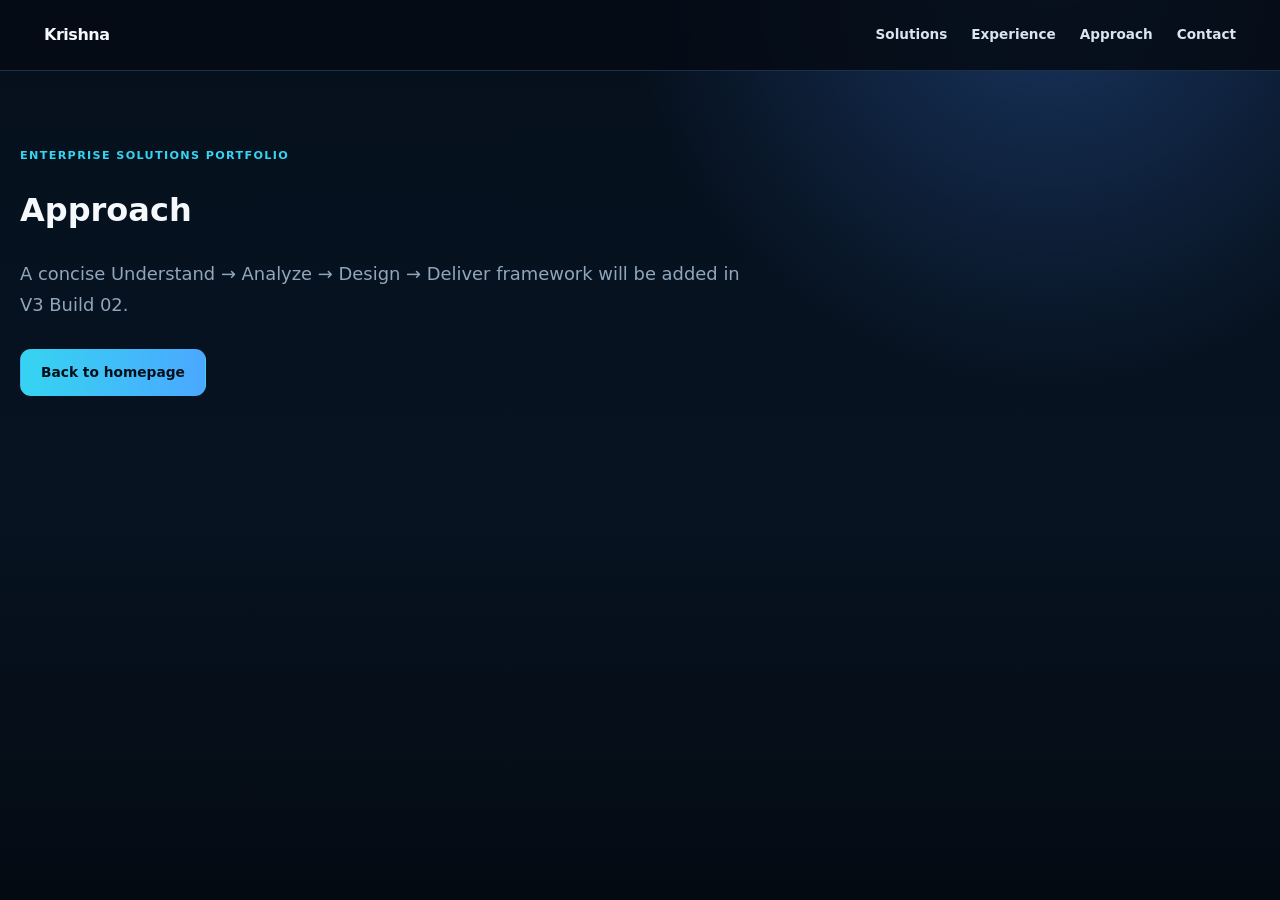
==== commit b458c6ff: "Add files via upload" ====
--- a/approach.html
+++ b/approach.html
@@ -1,55 +1,8 @@
 <!doctype html>
-<html lang="en">
-<head>
-<meta charset="utf-8">
-<meta name="viewport" content="width=device-width,initial-scale=1">
-<title>Approach | Krishna</title>
-<meta name="description" content="Business analysis and enterprise delivery approach.">
-<meta name="theme-color" content="#050b14">
-<link rel="icon" href="assets/logos/rest-api.svg" type="image/svg+xml">
-<link rel="stylesheet" href="assets/css/site.css?v=1785652311">
-</head>
-<body>
-<header class="site-header">
-<div class="container nav-row">
-<a class="brand" href="index.html">Krishna</a>
-<nav class="nav-links" aria-label="Primary navigation"><a href="index.html#solutions">Solutions</a><a href="experience.html">Experience</a><a href="approach.html" aria-current="page">Approach</a><a href="contact.html">Contact</a></nav>
-</div>
-</header>
-<main>
-<section class="page-shell container">
-<header class="page-hero">
-<div class="eyebrow">Approach</div>
-<h1>Structured analysis and controlled delivery.</h1>
-<p>A practical working model for clarifying the business problem, defining the solution, validating behaviour, and supporting release.</p>
-</header>
-
-<section class="approach-flow">
-<article class="reveal"><span>01</span><h2>Understand</h2><p>Objectives, stakeholders, current state, process, data, rules, constraints, and success measures.</p></article>
-<article class="reveal"><span>02</span><h2>Analyze and design</h2><p>Requirements, workflows, decision logic, data mappings, interfaces, options, and dependencies.</p></article>
-<article class="reveal"><span>03</span><h2>Validate</h2><p>Reviews, scenarios, acceptance criteria, traceability, UAT evidence, and defect analysis.</p></article>
-<article class="reveal"><span>04</span><h2>Deliver</h2><p>Implementation support, release readiness, production follow-through, and backlog learning.</p></article>
-</section>
-
-<section class="section">
-<div class="section-heading">
-<div><div class="eyebrow">Analysis method</div><h2>Inputs, techniques, and outputs</h2></div>
-<p>The structure reflects established business analysis practice without turning the page into a methodology textbook.</p>
-</div>
-<div class="three-column-grid">
-<article class="info-panel reveal"><div class="section-label">Inputs</div><ul><li>Business objectives and problems</li><li>Stakeholder needs and decisions</li><li>Current-state processes and system behaviour</li><li>Data, policy, constraints, and dependencies</li></ul></article>
-<article class="info-panel reveal"><div class="section-label">Tools & techniques</div><ul><li>Interviews, workshops, and collaborative reviews</li><li>Process, data, decision, and interface modelling</li><li>Root-cause, gap, and impact analysis</li><li>Prioritization, prototyping, and traceability</li></ul></article>
-<article class="info-panel reveal"><div class="section-label">Outputs</div><ul><li>Business and functional requirements</li><li>Models, mappings, and decision records</li><li>Acceptance criteria and validation scenarios</li><li>Implementation and release-readiness recommendations</li></ul></article>
-</div>
-</section>
-</section>
-</main>
-<footer class="site-footer">
-<div class="container footer-row">
-<span>© <span data-year></span> Krishna</span>
-<span>Enterprise Solutions Portfolio</span>
-</div>
-</footer>
-<script src="assets/js/site.js?v=1785652311"></script>
-</body>
-</html>+<html lang="en"><head><meta charset="utf-8"><meta name="viewport" content="width=device-width,initial-scale=1">
+<title>Approach | Krishna Padmanabhan</title><link rel="stylesheet" href="assets/css/site.css"></head>
+<body><header class="site-header"><div class="container nav-row"><a class="brand" href="index.html">Krishna</a>
+<nav class="nav-links"><a href="index.html#foundation">Solutions</a><a href="experience.html">Experience</a><a href="approach.html">Approach</a><a href="contact.html">Contact</a></nav></div></header>
+<main class="container section"><div class="eyebrow">Enterprise Solutions Portfolio</div><h1>Approach</h1><p class="hero-lead">A concise Understand → Analyze → Design → Deliver framework will be added in V3 Build 02.</p>
+<div class="hero-actions"><a class="button" href="index.html">Back to homepage</a></div></main>
+<script src="assets/js/site.js"></script></body></html>
--- a/assets/css/site.css
+++ b/assets/css/site.css
@@ -134,21 +134,6 @@
   animation: headline-shift 8s ease-in-out infinite;
 }
 
-/* Pure CSS keyframe reveal — no JS-toggled class, so there is no
-   trigger to fail. animation-fill-mode: both holds the "from" state
-   before the delay elapses and the "to" state after it finishes. Uses
-   opacity/transform only (no filter: blur) since filter can interact
-   unreliably with background-clip: text on the parent in some engines. */
-@keyframes word-reveal-in {
-  from { opacity: 0; transform: translateY(14px); }
-  to { opacity: 1; transform: translateY(0); }
-}
-
-.word-reveal {
-  display: inline-block;
-  animation: word-reveal-in 0.62s cubic-bezier(.22,1,.36,1) both;
-}
-
 @keyframes headline-shift {
   0%, 100% { background-position: 0% center; }
   50% { background-position: 100% center; }
@@ -1058,7 +1043,7 @@
 .technology-filter-v3{display:flex;gap:8px;flex-wrap:wrap;margin-bottom:18px}
 .technology-filter-v3 button{padding:8px 12px;border:1px solid var(--line);border-radius:999px;background:#091626;color:var(--muted);cursor:pointer;font-size:.7rem;font-weight:750}
 .technology-filter-v3 button.active,.technology-filter-v3 button:hover{border-color:transparent;background:linear-gradient(90deg,var(--accent),#5ba7ff);color:#041019}
-.technology-grid-v3{display:grid;grid-template-columns:repeat(4,minmax(0,1fr));gap:14px;view-transition-name:tech-grid}
+.technology-grid-v3{display:grid;grid-template-columns:repeat(4,minmax(0,1fr));gap:14px}
 .technology-card-v3{--mx:50%;--my:50%;position:relative;isolation:isolate;overflow:hidden;min-height:178px;display:flex;align-items:center;gap:16px;padding:16px;border:1px solid var(--line);border-radius:16px;background:linear-gradient(145deg,rgba(15,29,49,.96),rgba(8,19,33,.98));transition:transform .25s cubic-bezier(.22,1,.36,1),border-color .22s ease,box-shadow .22s ease}
 .technology-card-v3::before{content:"";position:absolute;inset:0;z-index:-1;background:radial-gradient(280px circle at var(--mx) var(--my),rgba(53,212,241,.17),transparent 68%);opacity:0;transition:opacity .22s ease}
 .technology-card-v3:hover,.technology-card-v3.is-active{transform:translateY(-6px);border-color:rgba(53,212,241,.72);box-shadow:0 26px 54px rgba(0,0,0,.34),0 0 0 1px rgba(53,212,241,.12)}
@@ -1098,53 +1083,22 @@
 @media(max-width:470px){.technology-grid-v3{grid-template-columns:1fr}}
 
 /* =========================================================
-   SOLUTION DETAIL PAGES
-   Base styling for solutions/*.html (previously unstyled).
+   V3 BUILD 01 — RECRUITER-FOCUSED FOUNDATION
 ========================================================= */
-
-.project-hero{--project:var(--accent);display:grid;grid-template-columns:1.25fr .75fr;gap:36px;align-items:center;padding-top:56px;padding-bottom:20px}
-.project-copy h1{margin:12px 0 14px;font-size:clamp(2.4rem,4.6vw,3.6rem);line-height:1.02;letter-spacing:-.045em}
-.project-copy>p{max-width:640px;margin:0;color:var(--muted);font-size:1rem}
-.project-facts{display:grid;grid-template-columns:repeat(2,1fr);gap:10px;max-width:520px;margin-top:24px}
-.project-facts>div{padding:12px 14px;border:1px solid var(--line);border-radius:12px;background:rgba(8,19,33,.68)}
-.project-facts span{display:block;color:var(--project);font-size:.62rem;font-weight:850;text-transform:uppercase;letter-spacing:.08em}
-.project-facts strong{display:block;margin-top:4px;color:var(--soft);font-size:.8rem}
-.project-visual{display:flex;align-items:center;justify-content:center;min-height:220px}
-.isometric-stack.compact{width:170px;height:170px}
-
-.executive-summary{display:grid;grid-template-columns:repeat(3,1fr);gap:14px;margin-top:52px}
-.executive-summary article{padding:20px;border:1px solid var(--line);border-radius:var(--radius);background:linear-gradient(145deg,rgba(15,29,49,.98),rgba(8,19,33,.98));box-shadow:0 14px 34px rgba(0,0,0,.18)}
-.executive-summary span{display:block;color:var(--accent);font-size:.68rem;font-weight:850;text-transform:uppercase;letter-spacing:.09em}
-.executive-summary p{margin:12px 0 0;color:var(--soft);font-size:.86rem;line-height:1.55}
-
-/* The outcome panel (always last) gets an accent bar that draws in once
-   revealed, giving the payoff panel visual weight the prose alone can't. */
-.executive-summary article:last-child{position:relative;padding-left:26px;border-color:color-mix(in srgb,var(--accent) 30%,var(--line))}
-.executive-summary article:last-child::before{content:"";position:absolute;left:12px;top:18px;bottom:18px;width:3px;border-radius:3px;background:linear-gradient(180deg,var(--accent),var(--accent-2));transform:scaleY(0);transform-origin:top;transition:transform .9s cubic-bezier(.22,1,.36,1) .15s}
-.executive-summary article:last-child.visible::before{transform:scaleY(1)}
-
-.diagram-panel{margin-top:20px;padding:22px;border:1px solid var(--line);border-radius:var(--radius);background:linear-gradient(145deg,rgba(15,29,49,.98),rgba(8,19,33,.98));box-shadow:0 14px 34px rgba(0,0,0,.18)}
-.architecture-line{position:relative;display:grid;grid-template-columns:repeat(6,1fr);gap:8px;margin-top:16px}
-.architecture-line::before{content:"";position:absolute;top:50%;left:4%;right:4%;height:2px;background:linear-gradient(90deg,transparent,var(--accent),transparent)}
-.architecture-node{position:relative;z-index:1;min-height:74px;display:flex;flex-direction:column;justify-content:center;gap:5px;padding:8px 6px;border:1px solid var(--line);border-radius:10px;background:#081321;text-align:center}
-.architecture-node span{color:var(--accent);font-size:.54rem;font-weight:850}
-.architecture-node strong{color:var(--soft);font-size:.6rem;line-height:1.2}
-
-.three-column-grid{display:grid;grid-template-columns:repeat(3,1fr);gap:14px;margin-top:20px}
-.info-panel{padding:20px;border:1px solid var(--line);border-radius:var(--radius);background:linear-gradient(145deg,rgba(15,29,49,.98),rgba(8,19,33,.98));box-shadow:0 14px 34px rgba(0,0,0,.18)}
-.info-panel .section-label{display:block;margin-bottom:12px}
-.info-panel ul{margin:0;padding-left:18px;color:var(--muted);font-size:.8rem;line-height:1.7}
-.info-panel p{margin:0;color:var(--muted);font-size:.8rem;line-height:1.6}
-.info-panel .tags{display:flex;flex-wrap:wrap;gap:8px}
-.info-panel .tags span{padding:6px 10px;border:1px solid var(--line);border-radius:999px;color:var(--soft);font-size:.7rem;font-weight:700}
-
-.closing-panel{display:flex;align-items:center;justify-content:space-between;gap:24px;margin:44px 0 20px;padding:26px;border:1px solid var(--line-2,var(--line));border-radius:20px;background:linear-gradient(135deg,rgba(20,40,68,.9),rgba(8,19,33,.95))}
-.closing-panel h2{margin:8px 0 0;font-size:clamp(1.5rem,2.6vw,2.1rem);letter-spacing:-.03em}
-
-@media(max-width:900px){.project-hero,.executive-summary,.three-column-grid{grid-template-columns:1fr}.architecture-line{grid-template-columns:repeat(3,1fr)}.architecture-line::before{display:none}}
-@media(max-width:600px){.architecture-line{grid-template-columns:repeat(2,1fr)}.closing-panel{flex-direction:column;align-items:flex-start}}
-
-/* Scroll-linked depth: JS sets the standalone `translate` property (which
-   composes with the `transform` property, not replaces it) so the existing
-   drift/breathe keyframe animations keep running untouched. */
-.ambient{will-change:translate,transform}
+.hero{
+  min-height:auto;
+  padding-top:clamp(64px,7vw,96px);
+  padding-bottom:clamp(42px,5vw,68px);
+}
+.hero-stage{min-height:500px}
+.hero-proof strong{font-size:1.28rem}
+#foundation{padding-top:64px}
+.site-footer{margin-top:30px}
+
+@media(max-width:950px){
+  .hero-stage{min-height:440px}
+}
+@media(max-width:650px){
+  .hero-stage{min-height:390px}
+}
+
